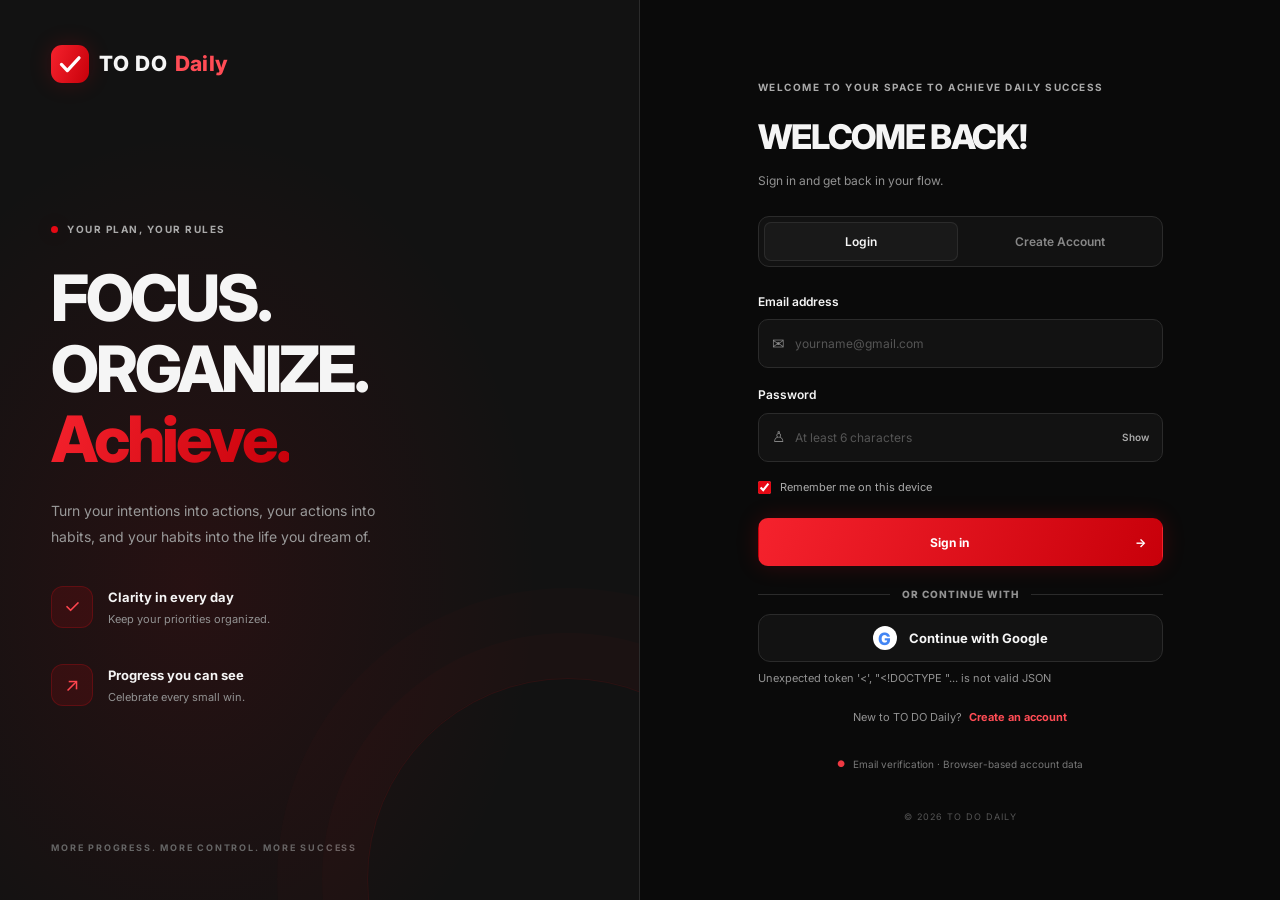
==== index.html @ 5b6dea38 "Add files via upload" ====
<!DOCTYPE html>
<html lang="en">
<head>
    <meta charset="UTF-8">
    <meta name="viewport" content="width=device-width, initial-scale=1, viewport-fit=cover">
    <meta name="theme-color" content="#0a0a0a">
    <script>
        try {
            const savedTheme = localStorage.getItem("todoDaily_lastTheme");
            if (["black-red", "white-blue", "black-purple", "pink-blue", "peach-coral", "mint-teal"].includes(savedTheme)) {
                document.documentElement.dataset.theme = savedTheme;
            }
        } catch {}
    </script>
    <title>TO DO Daily | Organize Your Day</title>
    <link rel="preconnect" href="https://fonts.googleapis.com">
    <link href="https://fonts.googleapis.com/css2?family=Inter:wght@400;500;600;700;800&display=swap" rel="stylesheet">
    <link rel="icon" href="data:image/svg+xml,%3Csvg xmlns=%22http://www.w3.org/2000/svg%22 viewBox=%220 0 40 40%22%3E%3Cdefs%3E%3ClinearGradient id=%22g%22 x2=%221%22 y2=%221%22%3E%3Cstop stop-color=%22%23e50914%22/%3E%3Cstop offset=%221%22 stop-color=%22%23b20710%22/%3E%3C/linearGradient%3E%3C/defs%3E%3Crect width=%2240%22 height=%2240%22 rx=%2210%22 fill=%22url(%23g)%22/%3E%3Cpath d=%22m10 20 7 7 14-15%22 fill=%22none%22 stroke=%22white%22 stroke-width=%223.5%22 stroke-linecap=%22round%22 stroke-linejoin=%22round%22/%3E%3C/svg%3E">
    <script>
        try {
            const savedTheme = localStorage.getItem("todoDaily_lastTheme");
            if (["black-red", "white-blue", "black-purple", "pink-blue", "peach-coral", "mint-teal"].includes(savedTheme)) {
                document.documentElement.dataset.theme = savedTheme;
            }
        } catch {}
    </script>
    <link rel="stylesheet" href="style.css">
    <script src="config.js" defer></script>
    <script src="https://accounts.google.com/gsi/client" async defer></script>
    <script src="auth.js" defer></script>
</head>
<body class="auth-page">
    <main class="auth-layout">
        <section class="brand-panel">
            <a class="brand" href="index.html">
                <span class="brand-mark" aria-hidden="true"><svg viewBox="0 0 40 40" role="img" focusable="false"><path d="M11 20.5 17.2 27 29.5 13.5" fill="none" stroke="white" stroke-width="3.4" stroke-linecap="round" stroke-linejoin="round"/></svg></span>
            <span class="brand-wordmark"><span class="brand-main">TO DO</span> <span class="accent">Daily</span></span>
            </a>

            <div class="brand-content">
                <span class="eyebrow"><span class="status-dot"></span> YOUR PLAN, YOUR RULES</span>
                <h1>FOCUS.<br>ORGANIZE.<br><span class="gradient-text">Achieve.</span></h1>
                <p class="mobile-hero-tagline">Organize. Focus. Achieve.</p>
                <p>Turn your intentions into actions, your actions into habits, and your habits into the life you dream of.</p>

                <div class="brand-feature">
                    <span class="feature-icon">✓</span>
                    <div><strong>Clarity in every day</strong><p>Keep your priorities organized.</p></div>
                </div>
                <div class="brand-feature">
                    <span class="feature-icon">↗</span>
                    <div><strong>Progress you can see</strong><p>Celebrate every small win.</p></div>
                </div>
                <div class="mobile-hero-actions">
                    <a class="btn btn-primary mobile-hero-cta" href="#authForm">Login / Sign up <span aria-hidden="true">→</span></a>
                    <a class="scroll-down-link" href="#authForm"><span class="scroll-down-arrow" aria-hidden="true">↓</span><span>Scroll down</span></a>
                </div>
            </div>

            <p class="brand-footer"> MORE PROGRESS. MORE CONTROL. MORE SUCCESS </p>
        </section>

        <section class="auth-side">
            <div class="auth-card">
                <a class="brand mobile-brand" href="index.html">
                    <span class="brand-mark" aria-hidden="true"><svg viewBox="0 0 40 40" role="img" focusable="false"><path d="M11 20.5 17.2 27 29.5 13.5" fill="none" stroke="white" stroke-width="3.4" stroke-linecap="round" stroke-linejoin="round"/></svg></span>
            <span class="brand-wordmark"><span class="brand-main">TO DO</span> <span class="accent">Daily</span></span>
                </a>

                <header class="auth-heading">
                    <span class="eyebrow">WELCOME TO YOUR SPACE TO ACHIEVE DAILY SUCCESS</span>
                    <h2 id="formTitle">WELCOME BACK!</h2>
                    <p id="formSubtitle">Sign in and get back in your flow.</p>
                </header>

                <div class="auth-tabs" role="tablist" aria-label="Account options">
                    <button class="auth-tab active" id="loginTab" type="button" role="tab" aria-selected="true">Login</button>
                    <button class="auth-tab" id="signupTab" type="button" role="tab" aria-selected="false">Create Account</button>
                </div>

                <form id="authForm" novalidate>
                    <div class="field-group">
                        <label for="email">Email address</label>
                        <div class="input-wrap">
                            <span class="input-icon">✉</span>
                            <input id="email" name="email" type="email" placeholder="yourname@gmail.com" autocomplete="off" autocapitalize="none" spellcheck="false" required>
                        </div>
                        <p class="field-error" id="emailError" aria-live="polite"></p>
                    </div>

                    <div class="field-group">
                        <label for="password">Password</label>
                        <div class="input-wrap">
                            <span class="input-icon">♙</span>
                            <input id="password" name="password" type="password" placeholder="At least 6 characters" autocomplete="current-password" minlength="6" required>
                            <button class="password-toggle" id="passwordToggle" type="button" aria-label="Show password">Show</button>
                        </div>
                        <p class="field-error" id="passwordError" aria-live="polite"></p>
                    </div>

                    <div class="field-group" id="confirmGroup" hidden>
                        <label for="confirmPassword">Confirm password</label>
                        <div class="input-wrap">
                            <span class="input-icon">♙</span>
                            <input id="confirmPassword" type="password" placeholder="Enter your password again" autocomplete="new-password">
                            <button class="password-toggle" id="confirmToggle" type="button">Show</button>
                        </div>
                        <p class="field-error" id="confirmError" aria-live="polite"></p>
                    </div>

                    <label class="remember-row" id="rememberRow">
                        <input id="rememberMe" type="checkbox" checked>
                        <span>Remember me on this device</span>
                    </label>

                    <p class="form-error" id="formError" role="alert"></p>

                    <button class="btn btn-primary auth-submit" id="submitBtn" type="submit">
                        <span id="submitText">Sign in</span><span>→</span>
                    </button>
                </form>

                <div class="auth-divider"><span>OR CONTINUE WITH</span></div>
                <button class="google-signin-btn" id="googleSignInBtn" type="button"><span class="google-g" aria-hidden="true">G</span><span>Continue with Google</span></button>
                <p class="google-note" id="googleSignInNote" role="status"></p>
                <p class="auth-switch" id="authSwitch">
                    New to TO DO Daily?
                    <button id="switchMode" type="button">Create an account</button>
                </p>

                <p class="security-note"><span>●</span> Email verification · Browser-based account data</p>
                <p class="page-copyright">© 2026 TO DO DAILY</p>
            </div>
        </section>
    </main>
</body>
</html>
---- style.css ----
/* TO DO Daily — shared design system */
:root {
    --bg: #0a0a0a;
    --surface: #121212;
    --surface-2: #191919;
    --red: #e50914;
    --red-light: #ff4c55;
    --white: #f5f5f5;
    --muted: #929292;
    --border: #2b2b2b;
    --radius: 15px;
}

* {
    box-sizing: border-box;
    margin: 0;
    padding: 0;
}

html { min-height: 100%; scroll-behavior: smooth; }

body {
    min-height: 100vh;
    background: var(--bg);
    color: var(--white);
    font-family: "Inter", Arial, sans-serif;
    font-size: 14px;
    line-height: 1.6;
}

button, input { font: inherit; }
button { color: inherit; }
button:disabled { cursor: not-allowed; opacity: .45; }
button:focus-visible, a:focus-visible, input:focus-visible {
    outline: 2px solid var(--red-light);
    outline-offset: 3px;
}
a { color: inherit; text-decoration: none; }
[hidden] { display: none !important; }
.accent { color: var(--red-light); }
.gradient-text {
    color: #ff3a45;
    background: linear-gradient(100deg, #ff626a, #e50914, #9e050d);
    background-clip: text;
    -webkit-background-clip: text;
    -webkit-text-fill-color: transparent;
}
.eyebrow {
    display: inline-flex;
    align-items: center;
    gap: 9px;
    color: #aaa;
    font-size: 10px;
    font-weight: 700;
    letter-spacing: 1.5px;
}
.status-dot {
    width: 7px;
    height: 7px;
    display: inline-block;
    border-radius: 50%;
    background: var(--red);
    box-shadow: 0 0 12px #e5091480;
}

/* Brand and buttons */
.brand {
    display: inline-flex;
    align-items: center;
    gap: 10px;
    font-size: 21px;
    font-weight: 800;
    letter-spacing: .15px;
    white-space: nowrap;
    text-decoration: none;
}
.brand-mark {
    width: 38px;
    height: 38px;
    display: grid;
    place-items: center;
    flex-shrink: 0;
    border-radius: 11px;
    background: linear-gradient(140deg, #e50914, #b20710);
    box-shadow: 0 5px 20px #e5091438, 0 0 22px #e5091415;
}
.brand-mark svg { display: block; width: 100%; height: 100%; }
.brand-wordmark { display: inline-flex; align-items: baseline; gap: 7px; }
.brand-main { color: #fff; letter-spacing: 1px; font-weight: 800; }
.brand .accent { color: #e50914; font-weight: 800; }
.btn {
    min-height: 44px;
    display: inline-flex;
    align-items: center;
    justify-content: center;
    gap: 10px;
    padding: 10px 16px;
    border: 1px solid transparent;
    border-radius: 10px;
    font-size: 12px;
    font-weight: 700;
    cursor: pointer;
    transition: transform .2s, box-shadow .2s, background .2s;
}
.btn-primary {
    background: linear-gradient(110deg, #f5222d, #c8000a);
    color: white;
    box-shadow: 0 5px 18px #e5091420;
}
.btn-primary:hover {
    transform: translateY(-2px);
    box-shadow: 0 8px 25px #e5091445;
}
.btn-outline {
    border-color: #383838;
    background: #141414;
    color: #ddd;
}
.btn-outline:hover { border-color: #a52a30; background: #211112; }
.text-button {
    border: none;
    background: transparent;
    color: var(--muted);
    font-size: 11px;
    cursor: pointer;
    transition: color .2s;
}
.text-button:hover { color: white; }

/* Login page */
.auth-page {
    background:
        radial-gradient(ellipse at 12% 20%, #4c050b28, transparent 45%),
        radial-gradient(ellipse at 85% 85%, #4a050b16, transparent 40%),
        var(--bg);
}
.auth-layout {
    min-height: 100vh;
    display: grid;
    grid-template-columns: 1fr 1fr;
}
.brand-panel {
    position: relative;
    min-height: 100vh;
    display: flex;
    flex-direction: column;
    padding: 45px 8%;
    overflow: hidden;
    border-right: 1px solid #ffffff0b;
    background: radial-gradient(ellipse at 30% 65%, #60050c25, transparent 55%), #0d0d0d;
}
.brand-panel::after {
    position: absolute;
    right: -130px;
    bottom: -180px;
    width: 400px;
    height: 400px;
    border: 1px solid #e509141c;
    border-radius: 50%;
    box-shadow: 0 0 0 45px #e5091406, 0 0 0 90px #e5091404;
    content: "";
    pointer-events: none;
}
.brand-content {
    position: relative;
    z-index: 1;
    max-width: 490px;
    margin: auto 0;
    padding: 55px 0;
}
.brand-content h1 {
    margin-top: 24px;
    font-size: clamp(43px, 5vw, 70px);
    font-weight: 800;
    line-height: 1.1;
    letter-spacing: -3px;
}
.brand-content > p {
    max-width: 365px;
    margin-top: 23px;
    color: #999;
    font-size: 14px;
    line-height: 1.9;
}
.brand-feature {
    display: flex;
    align-items: center;
    gap: 15px;
    margin-top: 35px;
}
.feature-icon {
    width: 42px;
    height: 42px;
    display: grid;
    place-items: center;
    border: 1px solid #e509143d;
    border-radius: 12px;
    background: #e509141f;
    color: #ff454e;
    font-size: 19px;
}
.brand-feature strong { font-size: 13px; }
.brand-feature p { margin-top: 3px; color: var(--muted); font-size: 11px; }
.brand-footer { color: #666; font-size: 9px; font-weight: 700; letter-spacing: 1.8px; }

.auth-side {
    display: flex;
    flex-direction: column;
    align-items: center;
    justify-content: center;
    padding: 40px 7%;
}
.auth-card { width: 100%; max-width: 405px; }
.mobile-brand { display: none; margin-bottom: 35px; }
.auth-heading { margin-bottom: 26px; }
.auth-heading h2 {
    margin-top: 12px;
    font-size: clamp(27px, 3vw, 34px);
    font-weight: 800;
    letter-spacing: -1.3px;
}
.auth-heading > p { margin-top: 7px; color: var(--muted); font-size: 12px; }
.auth-tabs {
    display: grid;
    grid-template-columns: 1fr 1fr;
    gap: 5px;
    margin-bottom: 25px;
    padding: 5px;
    border: 1px solid var(--border);
    border-radius: 11px;
    background: #111;
}
.auth-tab {
    min-height: 39px;
    border: none;
    border-radius: 7px;
    background: transparent;
    color: #888;
    font-size: 12px;
    font-weight: 600;
    cursor: pointer;
}
.auth-tab.active {
    background: #292020;
    color: white;
    box-shadow: inset 0 0 0 1px #4b2022;
}
.field-group { margin-bottom: 17px; }
.field-group > label, .gender-field legend {
    display: block;
    margin-bottom: 8px;
    color: #ddd;
    font-size: 12px;
    font-weight: 600;
}
.input-wrap {
    display: flex;
    align-items: center;
    gap: 10px;
    min-height: 49px;
    padding: 0 13px;
    border: 1px solid #303030;
    border-radius: 10px;
    background: #111;
    transition: border-color .2s, box-shadow .2s, background .2s;
}
.input-wrap:focus-within {
    border-color: #e50914a8;
    background: #151010;
    box-shadow: 0 0 0 3px #e5091410, 0 0 20px #e5091408;
}
.input-icon { flex-shrink: 0; color: #888; font-size: 15px; }
.input-wrap input {
    width: 100%;
    min-width: 0;
    height: 46px;
    border: none;
    outline: none;
    background: transparent;
    color: white;
    font-size: 12px;
}
.input-wrap input::placeholder { color: #555; }
.input-wrap input:focus-visible { outline: none; }
.input-wrap input[type="date"] { color-scheme: dark; }
.password-toggle {
    flex-shrink: 0;
    border: none;
    background: transparent;
    color: #aaa;
    font-size: 10px;
    font-weight: 600;
    cursor: pointer;
}
.password-toggle:hover { color: white; }
.field-error, .form-error {
    margin-top: 5px;
    color: #ff626a;
    font-size: 11px;
    line-height: 1.5;
}
.field-error:empty, .form-error:empty { display: none; }
.auth-submit { width: 100%; min-height: 48px; margin-top: 7px; }
.auth-submit span:first-child { flex: 1; }
.auth-switch {
    margin-top: 22px;
    color: var(--muted);
    text-align: center;
    font-size: 11px;
}
.auth-switch button {
    margin-left: 4px;
    border: none;
    background: transparent;
    color: #ff4c55;
    font-size: inherit;
    font-weight: 700;
    cursor: pointer;
}
.auth-switch a { font-weight: 700; }
.remember-row {
    display: flex;
    align-items: center;
    gap: 9px;
    margin: 5px 0 15px;
    color: #aaa;
    font-size: 11px;
    cursor: pointer;
}
.remember-row input, .gender-option input { accent-color: var(--red); }
.security-note {
    display: flex;
    align-items: center;
    justify-content: center;
    gap: 8px;
    margin-top: 30px;
    color: #777;
    font-size: 10px;
    text-align: center;
}
.security-note > span { color: #ef3942; font-size: 9px; }
.page-copyright { margin-top: 38px; color: #555; text-align: center; font-size: 9px; letter-spacing: 1px; }

/* Verification and profile setup */
.setup-page {
    display: grid;
    place-items: center;
    padding: 24px;
    background: radial-gradient(ellipse at 50% 15%, #51060b2b, transparent 45%), var(--bg);
}
.setup-card {
    width: 100%;
    max-width: 445px;
    padding: 35px;
    border: 1px solid #292020;
    border-radius: 20px;
    background: linear-gradient(145deg, #151515, #101010);
    box-shadow: 0 20px 70px #0008, 0 0 55px #e5091408;
    animation: enter .4s ease both;
}
.setup-brand { margin-bottom: 32px; }
.profile-card .setup-brand { display: flex; justify-content: center; width: 100%; margin: 0 auto 28px; }
.profile-card > .eyebrow, .profile-card > h1, .profile-card > .setup-description { display: block; width: 100%; text-align: center; }
.profile-card > .eyebrow { justify-content: center; }
.profile-card > h1 { margin-left: auto; margin-right: auto; font-size: clamp(23px, 5vw, 30px); line-height: 1.3; letter-spacing: -.7px; }
.profile-card > .setup-description { margin-top: 10px; line-height: 1.7; }
.setup-avatar {
    width: 58px;
    height: 58px;
    display: grid;
    place-items: center;
    margin-bottom: 22px;
    border: 1px solid #e509144a;
    border-radius: 17px;
    background: #e509141f;
    color: #ff5059;
    font-size: 25px;
    font-weight: 800;
}
.setup-card h1 { margin-top: 12px; font-size: 30px; line-height: 1.3; letter-spacing: -1px; }
.setup-description { margin: 12px 0 25px; color: var(--muted); font-size: 12px; line-height: 1.9; overflow-wrap: anywhere; }
.setup-description strong { overflow-wrap: anywhere; }
.setup-card .auth-submit { margin-top: 12px; }
.setup-logout { display: block; margin: 22px auto 0; }
.field-hint { margin-top: 7px; color: #777; font-size: 10px; }
 .dob-selects { display: grid; grid-template-columns: .85fr 1.5fr 1fr; gap: 8px; }
.dob-selects select {
    width: 100%; min-width: 0; height: 48px; padding: 0 9px;
    border: 1px solid #303030; border-radius: 10px; outline: none;
    background: #111; color: #eee; font: inherit; font-size: 12px;
}
.dob-selects select:focus { border-color: #e50914a8; box-shadow: 0 0 0 3px #e5091410; }
.add-task-wrap { margin-top: 18px; transition: margin .28s ease; }
.add-task-wrap:has(+ .progress-section) { margin-top: 0; margin-bottom: 20px; }
.gender-field { min-width: 0; margin: 0 0 16px; border: none; }
.gender-options { display: grid; grid-template-columns: 1fr 1fr; gap: 8px; }
.gender-option { position: relative; cursor: pointer; }
.gender-option input {
    position: absolute;
    width: 1px;
    height: 1px;
    opacity: 0;
}
.gender-option span {
    min-height: 42px;
    display: flex;
    align-items: center;
    padding: 10px;
    border: 1px solid #303030;
    border-radius: 9px;
    background: #111;
    color: #aaa;
    font-size: 11px;
    transition: border-color .2s, background .2s, color .2s;
}
.gender-option input:checked + span {
    border-color: #c51c25;
    background: #321215;
    color: white;
}
.gender-option input:focus-visible + span { outline: 2px solid var(--red-light); outline-offset: 2px; }

/* OTP verification */
.otp-inputs {
    display: grid;
    grid-template-columns: repeat(6, minmax(0, 1fr));
    gap: 8px;
    margin: 24px 0 12px;
}
.otp-input {
    width: 100%;
    min-width: 0;
    height: 53px;
    border: 1px solid #343434;
    border-radius: 10px;
    outline: none;
    background: #0d0d0d;
    color: white;
    font-size: 22px;
    font-weight: 700;
    text-align: center;
    transition: border-color .2s, box-shadow .2s;
}
.otp-input:focus { border-color: var(--red); box-shadow: 0 0 0 3px #e5091417; }
.resend-row { display: flex; flex-wrap: wrap; justify-content: center; gap: 8px; margin-top: 22px; color: #888; font-size: 11px; }

/* Dashboard navbar */
.dashboard-page {
    background: radial-gradient(ellipse at 50% 0%, #41040818, transparent 40%), var(--bg);
}
.navbar {
    position: sticky;
    top: 0;
    z-index: 5;
    min-height: 72px;
    display: flex;
    align-items: center;
    justify-content: space-between;
    gap: 14px;
    padding: 12px max(5%, calc((100% - 1100px) / 2));
    border-bottom: 1px solid #ffffff0d;
    background: #0a0a0aef;
    backdrop-filter: blur(18px);
}
.nav-user { display: flex; align-items: center; gap: 10px; }
.avatar {
    width: 36px;
    height: 36px;
    display: grid;
    flex-shrink: 0;
    place-items: center;
    border: 1px solid #e5091455;
    border-radius: 50%;
    background: linear-gradient(135deg, #4b1014, #1b0b0c);
    color: #ff747b;
    font-size: 13px;
    font-weight: 800;
}
.nav-username { max-width: 130px; overflow: hidden; color: #ddd; font-size: 11px; font-weight: 600; text-overflow: ellipsis; white-space: nowrap; }
.logout-btn { min-height: 36px; padding: 7px 11px; font-size: 10px; }

/* Dashboard and stats */
.dashboard-main { width: min(100% - 40px, 900px); margin: 0 auto; padding: 45px 0 30px; }
.welcome-section { margin-bottom: 27px; }
.welcome-section h1 { margin-top: 11px; font-size: clamp(28px, 5vw, 41px); font-weight: 800; letter-spacing: -1.5px; line-height: 1.3; overflow-wrap: anywhere; }
.welcome-section > p { margin-top: 8px; color: var(--muted); font-size: 12px; }
.stats-grid { display: grid; grid-template-columns: repeat(3, minmax(0, 1fr)); gap: 13px; margin-bottom: 22px; }
.stat-card {
    min-width: 0;
    padding: 18px;
    border: 1px solid var(--border);
    border-radius: 14px;
    background: linear-gradient(140deg, #171717, #111);
    transition: transform .2s, border-color .2s;
}
.stat-card:hover { transform: translateY(-3px); border-color: #552025; }
.stat-icon { width: 31px; height: 31px; display: grid; place-items: center; margin-bottom: 13px; border: 1px solid #e509142c; border-radius: 9px; background: #e5091410; color: #ff5059; font-size: 16px; }
.stat-label { color: #999; font-size: 9px; font-weight: 700; letter-spacing: 1px; }
.stat-value { margin-top: 5px; font-size: 29px; font-weight: 800; letter-spacing: -1px; line-height: 1.4; }
.stat-percent { margin-left: 2px; color: #ff525b; font-size: 15px; }
.stat-caption { margin-top: 4px; color: #777; font-size: 10px; }

/* Task panel */
.task-panel { padding: 27px; border: 1px solid #292929; border-radius: 18px; background: linear-gradient(150deg, #141414, #101010); box-shadow: 0 18px 50px #0003; }
.panel-heading { display: flex; align-items: center; justify-content: space-between; gap: 12px; margin-bottom: 22px; }
.panel-heading h2 { margin-top: 4px; font-size: 24px; font-weight: 800; letter-spacing: -.8px; }
.task-count-badge { flex-shrink: 0; padding: 7px 10px; border: 1px solid #e5091429; border-radius: 8px; background: #e509140d; color: #ff646b; font-size: 10px; font-weight: 700; }
.add-task-form { display: flex; align-items: center; gap: 10px; min-height: 55px; padding: 5px 6px 5px 14px; border: 1px solid #303030; border-radius: 11px; background: #0c0c0c; transition: border-color .2s, box-shadow .2s; }
.add-task-form:focus-within { border-color: #b32b32; box-shadow: 0 0 0 3px #e509140d; }
.add-input-icon { color: #ff444d; font-size: 20px; }
.add-task-form input { flex: 1; width: 100%; min-width: 0; height: 42px; border: none; outline: none; background: transparent; color: white; font-size: 12px; }
.add-task-form input::placeholder { color: #626262; }
.add-task-form input:focus-visible { outline: none; }
.add-task-btn { min-height: 40px; padding: 8px 13px; font-size: 10px; }

/* Progress */
.progress-section { margin-top: 26px; }
.progress-label { display: flex; justify-content: space-between; gap: 10px; margin-bottom: 10px; color: #999; font-size: 9px; font-weight: 700; letter-spacing: .8px; }
#progressLabel { color: #ff5a62; letter-spacing: 0; }
.progress-track { height: 6px; overflow: hidden; border-radius: 20px; background: #292929; }
.progress-fill { width: 0; height: 100%; border-radius: inherit; background: linear-gradient(90deg, #9f0710, #ff2632); box-shadow: 0 0 12px #e5091455; transition: width .45s ease; }

/* Filters */
.task-toolbar { display: flex; align-items: center; justify-content: space-between; gap: 12px; margin: 25px 0 15px; padding-bottom: 15px; border-bottom: 1px solid #272727; }
.filter-tabs { display: flex; flex-wrap: wrap; gap: 4px; }
.filter-btn { display: inline-flex; align-items: center; gap: 6px; padding: 8px 10px; border: 1px solid transparent; border-radius: 8px; background: transparent; color: #888; font-size: 10px; font-weight: 600; cursor: pointer; }
.filter-btn span { min-width: 17px; padding: 1px 4px; border-radius: 5px; background: #272727; color: #aaa; font-size: 9px; text-align: center; }
.filter-btn:hover { color: white; }
.filter-btn.active { border-color: #632126; background: #341316; color: #ff646b; }
.filter-btn.active span { background: #57151a; color: #ff8389; }
.clear-btn { flex-shrink: 0; font-size: 10px; }

/* Task rows */
.task-list { display: flex; flex-direction: column; gap: 9px; list-style: none; }
.task-item { display: flex; align-items: center; gap: 12px; min-width: 0; padding: 13px 12px; border: 1px solid #292929; border-radius: 11px; background: #141414; animation: task-enter .25s ease both; transition: border-color .2s, background .2s, opacity .22s, transform .22s; }
.task-item:hover { border-color: #4b2527; background: #191515; }
.task-item.removing { opacity: 0; transform: translateX(18px); }
.task-check { width: 23px; height: 23px; flex-shrink: 0; display: grid; place-items: center; border: 1.5px solid #666; border-radius: 50%; background: #101010; color: white; font-size: 12px; cursor: pointer; transition: border-color .2s, background .2s, transform .2s; }
.task-check:hover { transform: scale(1.08); border-color: #ff4c55; }
.task-item.completed .task-check { border-color: var(--red); background: var(--red); }
.task-text { flex: 1; min-width: 0; overflow-wrap: anywhere; color: #e5e5e5; font-size: 12px; line-height: 1.7; cursor: pointer; transition: color .2s; }
.task-item.completed .task-text { color: #6f6f6f; text-decoration: line-through; text-decoration-color: #777; }
.delete-task { width: 31px; height: 31px; flex-shrink: 0; display: grid; place-items: center; border: 1px solid transparent; border-radius: 8px; background: transparent; color: #777; font-size: 14px; cursor: pointer; transition: color .2s, background .2s, border-color .2s; }
.delete-task:hover { border-color: #702126; background: #3a1013; color: #ff5a62; }
.empty-state { padding: 35px 15px; text-align: center; }
.empty-icon { width: 47px; height: 47px; display: grid; place-items: center; margin: 0 auto 14px; border: 1px solid #6d1b20; border-radius: 15px; background: #e509140c; color: #ff525a; font-size: 21px; }
.empty-state h3 { font-size: 15px; font-weight: 700; }
.empty-state p { max-width: 300px; margin: 7px auto 0; color: #858585; font-size: 11px; line-height: 1.8; }
.list-footer { display: flex; align-items: center; justify-content: space-between; gap: 10px; margin-top: 16px; padding-top: 16px; border-top: 1px solid #262626; color: #777; font-size: 9px; }
.list-footer > span:first-child { display: inline-flex; align-items: center; gap: 7px; font-size: 8px; font-weight: 700; letter-spacing: .8px; }
.dashboard-motto { margin-top: 25px; color: #515151; text-align: center; font-size: 9px; font-weight: 600; letter-spacing: 1.4px; }

/* Praise toast */
.toast { position: fixed; right: 24px; bottom: 24px; z-index: 20; max-width: min(390px, calc(100% - 32px)); display: flex; align-items: center; gap: 12px; padding: 15px 19px; border: 1px solid #6d2429; border-radius: 13px; background: #191111; box-shadow: 0 12px 40px #0009, 0 0 25px #e5091410; color: #f5f5f5; font-size: 12px; font-weight: 600; opacity: 0; pointer-events: none; transform: translateY(20px); transition: opacity .28s ease, transform .28s ease; }
.toast.show { opacity: 1; pointer-events: auto; transform: translateY(0); }
.toast-icon { width: 30px; height: 30px; flex-shrink: 0; display: grid; place-items: center; border-radius: 9px; background: #e5091420; color: #ff626a; font-size: 16px; }

/* Animations */
@keyframes enter { from { opacity: 0; transform: translateY(10px); } to { opacity: 1; transform: translateY(0); } }
@keyframes task-enter { from { opacity: 0; transform: translateY(8px); } to { opacity: 1; transform: translateY(0); } }

/* Responsive layout */
@media (max-width: 850px) {
    .brand-panel { padding: 35px 6%; }
    .auth-side { padding: 30px 5%; }
    .brand-content h1 { font-size: clamp(39px, 6vw, 55px); letter-spacing: -2px; }
    .task-panel { padding: 22px; }
}
@media (max-width: 680px) {
    .auth-layout { grid-template-columns: 1fr; }
    .brand-panel { display: none; }
    .auth-side { min-height: 100vh; padding: 26px 21px; }
    .auth-card { max-width: 420px; margin: auto; }
    .mobile-brand { display: inline-flex; }
    .page-copyright { margin-top: 30px; }
    .setup-card { padding: 27px 22px; }
    .navbar { min-height: 65px; padding: 10px 14px; }
    .brand { gap: 8px; font-size: 18px; }
    .brand-mark { width: 32px; height: 32px; font-size: 19px; }
    .nav-user { gap: 7px; }
    .nav-username { max-width: 85px; font-size: 10px; }
    .logout-btn { min-height: 33px; padding: 6px 8px; font-size: 9px; }
    .dashboard-main { width: calc(100% - 28px); padding-top: 30px; }
    .stats-grid { gap: 8px; }
    .stat-card { padding: 12px 10px; }
    .stat-value { font-size: 23px; }
    .stat-label { font-size: 8px; letter-spacing: .5px; }
    .stat-caption { font-size: 9px; }
    .task-panel { padding: 17px 13px; border-radius: 14px; }
    .panel-heading h2 { font-size: 21px; }
    .task-count-badge { padding: 6px 7px; font-size: 9px; }
    .add-task-form { gap: 7px; padding-left: 9px; }
    .add-task-form input { font-size: 11px; }
    .add-task-btn { gap: 4px; padding: 8px; font-size: 9px; }
    .task-toolbar { align-items: flex-start; }
    .filter-tabs { gap: 2px; }
    .filter-btn { gap: 4px; padding: 8px 6px; font-size: 9px; }
    .clear-btn { padding-top: 9px; font-size: 9px; }
    .list-footer { align-items: flex-start; flex-direction: column; }
    .toast { right: 16px; bottom: 16px; }
}
@media (max-width: 380px) {
    .setup-card { padding: 23px 17px; }
    .setup-card h1 { font-size: 26px; }
    .nav-username { display: none; }
    .stat-card { padding: 10px 7px; }
    .stat-value { font-size: 20px; }
    .filter-btn { padding: 7px 5px; }
    .otp-inputs { gap: 5px; }
    .otp-input { height: 46px; font-size: 19px; }
}
@media (prefers-reduced-motion: reduce) {
    *, *::before, *::after {
        scroll-behavior: auto !important;
        animation-duration: .01ms !important;
        animation-iteration-count: 1 !important;
        transition-duration: .01ms !important;
    }
}


/* Profile panel, charts, theme swatches, confirmation dialogs */
:root {
    --accent: #e50914;
    --accent-strong: #b20710;
    --accent-soft: #ff4c55;
    --accent-gradient: linear-gradient(110deg, #f5222d, #c8000a);
    --glow: 0 0 22px #e5091430;
    --shadow: 0 18px 55px #0008;
    --success-blue: #339dff;
    --danger-red: #ff4653;
    --card-shadow: 0 12px 36px #0003;
}
:root[data-theme="black-red"] {
    color-scheme: dark;
    --bg: #0a0a0a; --surface: #121212; --surface-2: #191919;
    --white: #f5f5f5; --muted: #929292; --border: #2b2b2b; --greeting-text: #f5f5f5;
    --red: #e50914; --red-light: #ff4c55; --accent: #e50914;
    --accent-strong: #b20710; --accent-soft: #ff4c55;
    --accent-gradient: linear-gradient(110deg, #f5222d, #c8000a);
    --glow: 0 0 22px #e5091430; --shadow: 0 18px 55px #0008;
}
:root[data-theme="white-blue"] {
    color-scheme: light;
    --bg: #f4f7fc; --surface: #ffffff; --surface-2: #edf2f9;
    --white: #172033; --muted: #637087; --border: #d6dfec; --greeting-text: #172033;
    --red: #2563eb; --red-light: #3b82f6; --accent: #2563eb;
    --accent-strong: #1d4ed8; --accent-soft: #60a5fa;
    --accent-gradient: linear-gradient(110deg, #3b82f6, #1d4ed8);
    --glow: 0 7px 24px #1d4ed81a; --shadow: 0 18px 55px #1d35571c;
    --card-shadow: 0 12px 34px #1d355714;
}
:root[data-theme="black-purple"] {
    color-scheme: dark;
    --bg: #0b0910; --surface: #15111d; --surface-2: #20182a;
    --white: #f7f2ff; --muted: #a49ab4; --border: #382943; --greeting-text: #f7f2ff;
    --red: #a855f7; --red-light: #c084fc; --accent: #a855f7;
    --accent-strong: #7e22ce; --accent-soft: #c084fc;
    --accent-gradient: linear-gradient(110deg, #c084fc, #7e22ce);
    --glow: 0 0 22px #a855f730; --shadow: 0 18px 55px #0009;
}
 :root[data-theme="pink-blue"] {
    color-scheme: light;
    --bg: #ffd6ec; --surface: #ffffff; --surface-2: #fff0f8;
    --white: #17243b; --muted: #4d5d77; --border: #ee9fcb; --greeting-text: #172033;
    --red: #1e90ff; --red-light: #0878e8; --accent: #1e90ff;
    --accent-strong: #0869ce; --accent-soft: #0869ce;
    --accent-gradient: linear-gradient(110deg, #42adff, #0878e8);
    --glow: 0 6px 20px #1e90ff20; --shadow: 0 18px 55px #77345b1a; --card-shadow: 0 12px 34px #77345b14;
}
:root[data-theme="peach-coral"] {
    color-scheme: light;
    --bg: #fff2e8; --surface: #fffaf5; --surface-2: #ffeadf;
    --white: #4a2d2b; --muted: #856763; --border: #f1c9bb; --greeting-text: #3b2422;
    --red: #f0645a; --red-light: #d94841; --accent: #f0645a;
    --accent-strong: #d94841; --accent-soft: #d94841;
    --accent-gradient: linear-gradient(110deg, #fb8b7f, #e85d55);
    --glow: 0 6px 20px #f0645a18; --shadow: 0 18px 55px #77483a1a; --card-shadow: 0 12px 34px #77483a14;
}
:root[data-theme="mint-teal"] {
    color-scheme: light;
    --bg: #d8f8e8; --surface: #ffffff; --surface-2: #effcf5;
    --white: #173a35; --muted: #52736c; --border: #a6d9c7; --greeting-text: #173a35;
    --red: #0f9f8f; --red-light: #087f72; --accent: #0f9f8f;
    --accent-strong: #087f72; --accent-soft: #087f72;
    --accent-gradient: linear-gradient(110deg, #35c9b1, #087f72);
    --glow: 0 6px 20px #0f9f8f18; --shadow: 0 18px 55px #1d5d4a1a; --card-shadow: 0 12px 34px #1d5d4a14;
}
html, body, .navbar, .task-panel, .stat-card, .task-item, .add-task-form,
.profile-panel, .profile-box, .chart-card, .confirm-modal, .toast, input, button {
    transition-property: background-color, color, border-color, box-shadow;
    transition-duration: .22s;
    transition-timing-function: ease;
}
body { background-color: var(--bg); color: var(--white); }
.brand-mark { background: var(--accent-gradient); box-shadow: var(--glow); }
.brand .accent, .accent, .brand .accent { color: var(--accent-soft); }
.brand-main { color: var(--white); }
.btn-primary { background: var(--accent-gradient); box-shadow: var(--glow); }
.btn-outline { border-color: var(--border); background: var(--surface); color: var(--white); }
.btn-outline:hover { border-color: var(--accent); background: var(--surface-2); }
button:focus-visible, a:focus-visible, input:focus-visible { outline-color: var(--accent-soft); }
.status-dot { background: var(--accent); box-shadow: var(--glow); }
.gradient-text { background-image: var(--accent-gradient); }
.navbar { background: var(--surface); border-color: var(--border); }
.task-panel, .stat-card { background: var(--surface); border-color: var(--border); box-shadow: var(--card-shadow); }
.task-item { background: var(--surface); border-color: var(--border); }
.task-item:hover { border-color: var(--accent); background: var(--surface-2); }
.task-text { color: var(--white); }
.task-item.completed .task-text { color: var(--muted); }
.task-check { background: var(--bg); border-color: var(--muted); }
.task-item.completed .task-check { border-color: var(--accent); background: var(--accent); }
.add-task-form { background: var(--surface-2); border-color: var(--border); }
.add-task-form input { color: var(--white); }
.input-wrap, .auth-tabs { background: var(--surface); border-color: var(--border); }
.input-wrap input { color: var(--white); }
.filter-btn { color: var(--muted); }
.filter-btn span { background: var(--surface-2); color: var(--muted); }
.filter-btn.active { border-color: var(--accent); background: color-mix(in srgb, var(--accent) 14%, var(--surface)); color: var(--accent-soft); }
.filter-btn.active span { background: color-mix(in srgb, var(--accent) 24%, var(--surface)); color: var(--accent-soft); }
.progress-track { background: var(--surface-2); }
.progress-fill { background: var(--accent-gradient); box-shadow: var(--glow); }
#progressLabel { color: var(--accent-soft); }
.empty-icon { border-color: var(--border); background: color-mix(in srgb, var(--accent) 10%, var(--surface)); color: var(--accent-soft); }
.delete-task:hover { border-color: var(--accent); background: color-mix(in srgb, var(--accent) 14%, var(--surface)); color: var(--accent-soft); }
.toast { background: var(--surface); border-color: var(--border); color: var(--white); box-shadow: var(--shadow), var(--glow); }
.toast-icon { background: color-mix(in srgb, var(--accent) 17%, var(--surface)); color: var(--accent-soft); }
.auth-page { background: radial-gradient(ellipse at 12% 20%, color-mix(in srgb, var(--accent) 12%, transparent), transparent 45%), var(--bg); }
.brand-panel { background: radial-gradient(ellipse at 30% 65%, color-mix(in srgb, var(--accent) 10%, transparent), transparent 55%), var(--surface); border-color: var(--border); }
.brand-panel::after { border-color: color-mix(in srgb, var(--accent) 12%, transparent); }
.auth-tab.active { background: var(--surface-2); color: var(--white); box-shadow: inset 0 0 0 1px var(--border); }
.field-group > label, .gender-field legend { color: var(--white); }
.auth-switch button { color: var(--accent-soft); }
.profile-panel {
    position: fixed; z-index: 40; top: 78px; right: 18px;
    width: min(440px, calc(100vw - 32px)); max-height: calc(100vh - 96px);
    overflow: auto; padding: 18px; border: 1px solid var(--border); border-radius: 20px;
    background: var(--bg); color: var(--white); box-shadow: var(--shadow), var(--glow);
    opacity: 0; transform: translateY(-10px) scale(.985); pointer-events: none;
    transition: opacity .22s ease, transform .22s ease;
}
.profile-panel.open { opacity: 1; transform: translateY(0) scale(1); pointer-events: auto; }
.profile-panel-header { display: flex; align-items: flex-start; justify-content: space-between; gap: 12px; padding: 2px 2px 14px; }
.profile-panel-header h2 { margin-top: 3px; font-size: 19px; letter-spacing: -.4px; }
.icon-button { width: 34px; height: 34px; border: 1px solid var(--border); border-radius: 10px; background: var(--surface); color: var(--white); font-size: 22px; cursor: pointer; line-height: 1; }
.profile-box { margin-top: 11px; padding: 15px; border: 1px solid var(--border); border-radius: 15px; background: var(--surface); }
.profile-box h3 { margin-bottom: 11px; font-size: 13px; font-weight: 800; }
.profile-identity { display: flex; align-items: center; gap: 11px; margin-bottom: 8px; }
.profile-large-avatar { width: 44px; height: 44px; display: grid; place-items: center; flex-shrink: 0; border-radius: 50%; background: var(--accent-gradient); color: #fff; font-size: 18px; font-weight: 800; box-shadow: var(--glow); }
.profile-identity-text { min-width: 0; display: flex; flex-direction: column; gap: 1px; }
.profile-identity-text strong { overflow-wrap: anywhere; font-size: 16px; line-height: 1.3; }
.profile-identity-text small { overflow-wrap: anywhere; color: var(--muted); font-size: 10px; }
.inline-link { margin: 1px 0 10px; padding: 0; border: 0; background: transparent; color: var(--accent-soft); font-size: 11px; font-weight: 700; cursor: pointer; text-decoration: underline; text-underline-offset: 3px; }
.name-edit-form label { display: block; margin-bottom: 5px; color: var(--muted); font-size: 11px; }
.name-edit-form input { width: 100%; min-height: 40px; padding: 9px 11px; border: 1px solid var(--border); border-radius: 9px; outline: none; background: var(--bg); color: var(--white); }
.name-edit-form input:focus { border-color: var(--accent); box-shadow: 0 0 0 3px color-mix(in srgb, var(--accent) 15%, transparent); }
.inline-actions { display: flex; gap: 8px; margin: 8px 0 12px; }
.btn-small { min-height: 34px; padding: 7px 12px; font-size: 10px; }
.danger-button { width: 100%; margin-top: 8px; padding: 9px 12px; border: 1px solid #d93442; border-radius: 9px; background: #b91c2b18; color: #ff5965; font-size: 11px; font-weight: 800; cursor: pointer; }
.danger-button:hover { background: #b91c2b2b; }
.panel-subtitle { margin: -5px 0 12px; color: var(--muted); font-size: 10px; }
.weekly-empty { padding: 17px 12px; border: 1px dashed var(--border); border-radius: 11px; color: var(--muted); font-size: 11px; line-height: 1.7; text-align: center; }
.weekly-charts { display: grid; gap: 11px; }
.chart-card { padding: 12px; border: 1px solid var(--border); border-radius: 12px; background: var(--surface-2); }
.chart-card h4, .week-comparison h4 { margin-bottom: 10px; font-size: 10px; font-weight: 800; }
.weekly-bar-chart { display: grid; grid-template-columns: repeat(7, minmax(0, 1fr)); gap: 7px; height: 118px; align-items: end; }
.bar-column { min-width: 0; height: 100%; display: grid; grid-template-rows: 17px 1fr 17px; gap: 3px; justify-items: center; align-items: end; }
.bar-count { color: var(--white); font-size: 9px; font-weight: 800; }
.bar-track { width: min(22px, 100%); height: 100%; display: flex; align-items: end; overflow: hidden; border-radius: 6px 6px 3px 3px; background: color-mix(in srgb, var(--accent) 10%, var(--bg)); }
.bar-value { width: 100%; min-height: 2px; border-radius: 6px 6px 2px 2px; background: color-mix(in srgb, var(--accent) 48%, var(--surface)); transition: height .5s ease; }
.bar-value.is-today { background: var(--accent-gradient); box-shadow: var(--glow); }
.bar-day { color: var(--muted); font-size: 9px; }
.donut-layout { display: grid; grid-template-columns: minmax(100px, 1fr) minmax(85px, 1fr); align-items: center; gap: 10px; }
.weekly-donut-chart { width: 100%; max-width: 145px; margin: auto; animation: chart-appear .6s ease both; }
.weekly-donut-chart svg { display: block; width: 100%; overflow: visible; }
.donut-center-value { fill: var(--white); font-size: 14px; font-weight: 800; }
.donut-center-label { fill: var(--muted); font-size: 6px; }
.donut-legend { display: grid; gap: 5px; }
.legend-item { display: grid; grid-template-columns: 8px 1fr auto; gap: 6px; align-items: center; color: var(--muted); font-size: 9px; }
.legend-item strong { color: var(--white); font-size: 9px; }
.legend-dot { width: 7px; height: 7px; border-radius: 50%; }
.weekly-stats { display: grid; grid-template-columns: 1fr 1fr; gap: 10px; padding: 4px 2px 0; }
.weekly-stats > div { display: flex; flex-direction: column; gap: 3px; }
.weekly-stats span { color: var(--muted); font-size: 9px; }
.weekly-stats strong { font-size: 17px; }
.weekly-percent-row { grid-column: 1 / -1; flex-direction: row !important; justify-content: space-between; align-items: center; }
.weekly-stats .progress-track { grid-column: 1 / -1; height: 6px; }
.week-comparison { margin-top: 14px; padding-top: 13px; border-top: 1px solid var(--border); }
.comparison-badge { display: inline-flex; margin: 0 0 7px; padding: 5px 8px; border-radius: 7px; font-size: 9px; font-weight: 800; }
.comparison-badge.up { color: #339dff; background: #339dff18; border: 1px solid #339dff55; }
.comparison-badge.down { color: #ff4653; background: #ff465318; border: 1px solid #ff465355; }
.comparison-badge.neutral { color: var(--muted); background: var(--surface-2); border: 1px solid var(--border); }
.week-line-chart svg { display: block; width: 100%; overflow: visible; animation: chart-appear .6s ease both; }
.chart-gridline { stroke: var(--border); stroke-width: 1; stroke-dasharray: 3 4; }
.line-point-value { fill: var(--white); font-size: 9px; font-weight: 800; }
.line-point-label { fill: var(--muted); font-size: 8px; }
.comparison-note { margin-top: 11px; color: var(--muted); font-size: 10px; }
.theme-swatches { display: grid; grid-template-columns: repeat(2, minmax(0, 1fr)); gap: 8px; }
.theme-swatch { position: relative; display: flex; align-items: center; gap: 8px; min-width: 0; padding: 8px; border: 1px solid var(--border); border-radius: 10px; background: var(--surface-2); color: var(--white); text-align: left; font-size: 9px; font-weight: 700; cursor: pointer; }
.theme-swatch.selected { border-color: var(--accent); box-shadow: inset 0 0 0 1px var(--accent), var(--glow); }
.theme-swatch.selected::after { content: "✓"; position: absolute; right: 6px; top: 4px; color: var(--accent-soft); font-size: 11px; }
.swatch-colors { width: 22px; height: 22px; flex-shrink: 0; border: 1px solid #ffffff40; border-radius: 50%; }
.swatch-red { background: linear-gradient(135deg, #111, #111 50%, #e50914 50%); }
.swatch-blue { background: linear-gradient(135deg, #fff, #fff 50%, #2563eb 50%); border-color: #b8c7df; }
.swatch-purple { background: linear-gradient(135deg, #111, #111 50%, #a855f7 50%); }
.swatch-green { background: linear-gradient(135deg, #111, #111 50%, #16a34a 50%); }
.swatch-orange { background: linear-gradient(135deg, #111, #111 50%, #f97316 50%); }
.profile-logout-btn { width: 100%; }
.profile-trigger { cursor: pointer; border: 1px solid color-mix(in srgb, var(--accent) 40%, var(--border)); background: var(--accent-gradient); color: white; box-shadow: var(--glow); transition: transform .2s, box-shadow .2s; }
.profile-trigger:hover, .profile-trigger:focus-visible { transform: translateY(-1px); box-shadow: 0 0 0 3px color-mix(in srgb, var(--accent) 18%, transparent), var(--glow); }
.profile-backdrop { position: fixed; z-index: 39; inset: 0; background: transparent; }
.modal-overlay { position: fixed; z-index: 100; inset: 0; display: grid; place-items: center; padding: 20px; background: #0009; backdrop-filter: blur(5px); animation: enter .16s ease both; }
.confirm-modal { width: min(430px, 100%); padding: 25px; border: 1px solid var(--border); border-radius: 18px; background: var(--surface); color: var(--white); box-shadow: var(--shadow), var(--glow); outline: none; }
.modal-symbol { width: 40px; height: 40px; display: grid; place-items: center; margin-bottom: 13px; border: 1px solid var(--accent); border-radius: 13px; background: color-mix(in srgb, var(--accent) 12%, var(--surface)); color: var(--accent-soft); font-size: 19px; font-weight: 800; }
.confirm-modal h2 { font-size: 20px; line-height: 1.3; }
.confirm-modal > p:not(.field-error) { margin-top: 10px; color: var(--muted); font-size: 12px; line-height: 1.8; }
.modal-actions { display: flex; justify-content: flex-end; flex-wrap: wrap; gap: 9px; margin-top: 22px; }
.modal-action { min-width: 82px; }
:root[data-theme="white-blue"] .profile-panel { box-shadow: 0 18px 55px #1d35571f; }
:root[data-theme="white-blue"] .profile-box,
:root[data-theme="white-blue"] .chart-card,
:root[data-theme="white-blue"] .theme-swatch { box-shadow: 0 5px 20px #1d35570b; }
:root[data-theme="white-blue"] .profile-trigger { color: #fff; }
@keyframes chart-appear { from { opacity: 0; transform: translateY(8px); } to { opacity: 1; transform: translateY(0); } }
@media (max-width: 680px) {
    .profile-panel { top: auto; right: 0; bottom: 0; width: 100%; max-height: 90dvh; padding: 17px 16px calc(18px + env(safe-area-inset-bottom)); border-radius: 20px 20px 0 0; transform: translateY(18px); }
    .profile-panel.open { transform: translateY(0); }
    .profile-panel-header { padding-bottom: 8px; }
    .profile-box { padding: 13px; }
    .donut-layout { grid-template-columns: minmax(95px, .9fr) minmax(75px, 1fr); }
    .confirm-modal { padding: 21px; }
}
@media (prefers-reduced-motion: reduce) {
    .profile-panel, .weekly-donut-chart, .week-line-chart svg { animation: none !important; transition: none !important; }
}


/* Final theme-aware component accents */
.dashboard-page { background: radial-gradient(ellipse at 50% 0%, color-mix(in srgb, var(--accent) 8%, transparent), transparent 40%), var(--bg); }
.nav-username, .stat-value, .panel-heading h2, .task-count-badge { color: var(--white); }
.stat-icon { border-color: color-mix(in srgb, var(--accent) 28%, var(--border)); background: color-mix(in srgb, var(--accent) 9%, var(--surface)); color: var(--accent-soft); }
.stat-percent, .add-input-icon { color: var(--accent-soft); }
.stat-label, .stat-caption, .progress-label, .list-footer { color: var(--muted); }
.task-count-badge { border-color: color-mix(in srgb, var(--accent) 28%, var(--border)); background: color-mix(in srgb, var(--accent) 9%, var(--surface)); color: var(--accent-soft); }
.add-task-form:focus-within { border-color: var(--accent); box-shadow: 0 0 0 3px color-mix(in srgb, var(--accent) 12%, transparent); }
.add-task-form input::placeholder { color: var(--muted); }
.clear-btn:hover, .text-button:hover { color: var(--accent-soft); }
.profile-panel .eyebrow { color: var(--muted); }
.setup-page { background: radial-gradient(ellipse at 50% 15%, color-mix(in srgb, var(--accent) 10%, transparent), transparent 45%), var(--bg); }
:root[data-theme="white-blue"] .brand-main { color: #172033; }
:root[data-theme="white-blue"] .brand-panel .brand-main { color: #172033; }
:root[data-theme="white-blue"] .brand-panel { background: radial-gradient(ellipse at 30% 65%, #2563eb0c, transparent 55%), #fff; }
:root[data-theme="white-blue"] .brand-content > p { color: #637087; }
:root[data-theme="white-blue"] .brand-footer { color: #637087; }
:root[data-theme="white-blue"] .brand-feature strong { color: #172033; }
:root[data-theme="white-blue"] .feature-icon { border-color: #2563eb40; background: #2563eb10; color: #2563eb; }
:root[data-theme="white-blue"] .auth-tab { color: #637087; }
:root[data-theme="white-blue"] .auth-switch { color: #637087; }
:root[data-theme="white-blue"] .security-note, :root[data-theme="white-blue"] .page-copyright { color: #637087; }
:root[data-theme="white-blue"] .setup-card { box-shadow: 0 18px 55px #1d35571c; }

/* Visible hamburger profile menu and daily-repeat countdowns */
.navbar { z-index: 65; }
.profile-backdrop { z-index: 60; }
.profile-panel { z-index: 70; }
.profile-trigger {
    position: relative;
    z-index: 66;
    width: 44px;
    height: 44px;
    min-width: 44px;
    display: flex;
    flex-direction: column;
    align-items: center;
    justify-content: center;
    gap: 5px;
    padding: 0;
    border: 1px solid color-mix(in srgb, var(--accent) 55%, var(--border));
    border-radius: 12px;
    background: var(--surface);
    color: var(--accent-soft);
    cursor: pointer;
    box-shadow: none;
    transition: border-color .2s ease, background .2s ease, box-shadow .2s ease, transform .2s ease;
}
.profile-trigger:hover,
.profile-trigger:focus-visible {
    border-color: var(--accent);
    background: color-mix(in srgb, var(--accent) 10%, var(--surface));
    box-shadow: 0 0 0 3px color-mix(in srgb, var(--accent) 17%, transparent), var(--glow);
    outline: none;
}
.profile-trigger .menu-bar {
    display: block;
    width: 21px;
    height: 2px;
    border-radius: 99px;
    background: var(--accent-soft);
    transform-origin: center;
    transition: transform .22s ease, opacity .18s ease, width .22s ease;
}
.profile-trigger.is-open .menu-bar:first-child { transform: translateY(7px) rotate(45deg); }
.profile-trigger.is-open .menu-bar:nth-child(2) { opacity: 0; transform: scaleX(.2); }
.profile-trigger.is-open .menu-bar:last-child { transform: translateY(-7px) rotate(-45deg); }
.task-copy { flex: 1; min-width: 0; display: flex; flex-direction: column; align-items: flex-start; gap: 2px; }
.task-copy .task-text { width: 100%; }
.task-reset-countdown { color: var(--muted); font-size: 10px; line-height: 1.5; text-decoration: none; }
:root[data-theme="white-blue"] .profile-trigger { box-shadow: 0 3px 12px #1d355714; }
@media (max-width: 680px) {
    .profile-trigger { width: 44px; height: 44px; min-width: 44px; }
    .profile-panel { z-index: 70; }
}


/* Background: solid theme-based surfaces only; no photo or tint overlay. */
body, .auth-page, .verify-page, .profile-page, .setup-page, .dashboard-page, .account-page { background: var(--bg) !important; background-image: none !important; }

/* Profile Photo */
.profile-photo-identity { display:flex; flex-direction:column; align-items:center; gap:5px; padding:8px 0 13px; text-align:center; }
.profile-photo-frame { width:94px; height:94px; display:grid; place-items:center; overflow:hidden; border-radius:50%; border:2px solid var(--accent); background:var(--accent-gradient); color:#fff; font-size:32px; font-weight:800; box-shadow:var(--glow); animation:avatar-float 3.8s ease-in-out infinite; }
.profile-photo-frame img, .profile-photo-frame svg { display:block; width:100%; height:100%; object-fit:cover; }
.profile-photo-frame.quote-photo { width:104px; height:104px; border-radius:24px; padding:10px; color:#fff; font-size:13px; text-align:center; font-weight:800; animation:motivation-float 4s ease-in-out infinite; }
.profile-photo-identity strong { font-size:18px; color:var(--white); }
.profile-photo-identity small { color:var(--muted); font-size:11px; overflow-wrap:anywhere; }
.change-profile-row { display:flex; align-items:center; justify-content:space-between; gap:12px; padding:10px 0; border-top:1px solid var(--border); }
.change-profile-row span { color:var(--muted); font-size:11px; }
.profile-edit-view { padding-top:8px; border-top:1px solid var(--border); animation:chart-appear .25s ease both; }
.photo-options h4 { margin:14px 0 8px; font-size:11px; color:var(--white); }
.gallery-label { display:inline-flex; align-items:center; justify-content:center; cursor:pointer; }
.avatar-choice-grid { display:grid; grid-template-columns:repeat(4,minmax(0,1fr)); gap:7px; }
.avatar-choice { padding:0; overflow:hidden; border:1px solid var(--border); border-radius:50%; background:var(--surface-2); cursor:pointer; aspect-ratio:1; }
.avatar-choice:hover { border-color:var(--accent); transform:translateY(-2px); box-shadow:var(--glow); }
.animated-person-avatar { animation:avatar-float 3s ease-in-out infinite; }
.avatar-eye { animation:avatar-blink 4s infinite; transform-origin:center; }
.avatar-wave { animation:avatar-wave 1.7s ease-in-out infinite; transform-origin:74px 69px; }
.motivation-choice-grid { display:grid; grid-template-columns:repeat(2,minmax(0,1fr)); gap:7px; }
.motivation-card-choice { min-height:58px; border:1px solid #ffffff40; border-radius:10px; padding:8px; color:#fff; font-size:11px; font-weight:800; cursor:pointer; animation:motivation-float 3.5s ease-in-out infinite; background-size:200% 200%; }
.motivation-card-choice:hover { transform:translateY(-2px); filter:saturate(1.2); }
.remove-photo-btn { margin-top:9px; color:var(--danger-red); }
@keyframes avatar-float { 0%,100%{transform:translateY(0)} 50%{transform:translateY(-3px)} }
@keyframes motivation-float { 0%,100%{background-position:0% 50%;transform:translateY(0)} 50%{background-position:100% 50%;transform:translateY(-2px)} }
@keyframes avatar-blink { 0%,44%,48%,100%{transform:scaleY(1)} 46%{transform:scaleY(.12)} }
@keyframes avatar-wave { 0%,100%{transform:rotate(0)} 50%{transform:rotate(-20deg)} }
.centered-box-title, .centered-subtitle { text-align:center; }
.weekly-view-btn { display:block; min-width:104px; margin:12px auto 2px; }
.profile-box h3 { color:var(--white); }

/* Weekly Progress modal and chart selector */
.weekly-modal-overlay { z-index:80; align-items:center; padding:18px; overflow:auto; }
.weekly-modal { width:min(900px,100%); max-height:calc(100vh - 36px); overflow:auto; padding:24px; border:1px solid var(--border); border-radius:20px; background:var(--surface); color:var(--white); box-shadow:var(--shadow),var(--glow); animation:chart-appear .25s ease both; }
.weekly-modal-header { display:flex; align-items:center; justify-content:space-between; gap:12px; margin-bottom:15px; }
.weekly-modal-header h2 { margin-top:4px; font-size:23px; }
.chart-type-label { display:block; margin:4px 0 6px; color:var(--muted); font-size:11px; }
.chart-type-select { min-width:140px; min-height:36px; padding:7px 10px; border:1px solid var(--border); border-radius:9px; background:var(--surface-2); color:var(--white); font:inherit; font-size:12px; }
.weekly-modal .weekly-charts { grid-template-columns:repeat(2,minmax(0,1fr)); margin-top:15px; }
.weekly-modal .weekly-stats { grid-column:1/-1; }
.chart-wide { grid-column:1/-1; }
.weekly-close-btn { display:block; min-width:110px; margin:18px auto 0; }
.pie-chart-mode svg circle[stroke-width="13"] { stroke-width:38px; }
.modal-open { overflow:hidden; }
.comparison-badge.up { color:#16a34a; background:#16a34a18; border:1px solid #16a34a55; }
.comparison-badge.down { color:#ef4444; background:#ef444418; border:1px solid #ef444455; }

/* Daily Progress */
.daily-progress-card { margin:22px 0 12px; padding:24px; border:1px solid var(--border); border-radius:18px; background:var(--surface); color:var(--white); box-shadow:var(--card-shadow); animation:chart-appear .4s ease both; }
.daily-progress-header { display:flex; align-items:center; justify-content:space-between; gap:14px; margin-bottom:18px; }
.daily-progress-header h2 { margin-top:4px; font-size:22px; }
.chart-type-inline { display:flex; align-items:center; gap:8px; color:var(--muted); font-size:11px; }
.daily-progress-stats { display:grid; grid-template-columns:repeat(3,minmax(0,1fr)); gap:14px; }
.daily-progress-stats > div { display:flex; flex-direction:column; gap:6px; }
.daily-progress-stats span { color:var(--muted); font-size:11px; }
.daily-progress-stats strong { font-size:20px; }
.daily-progress-stats .comparison-badge { width:max-content; max-width:100%; font-size:10px; }
.daily-progress-track { height:7px; margin:17px 0; overflow:hidden; border-radius:99px; background:var(--surface-2); }
.daily-chart { min-height:175px; padding:8px 0; animation:chart-appear .4s ease both; }
.daily-bars { height:170px; display:grid; grid-template-columns:repeat(7,minmax(0,1fr)); gap:12px; align-items:end; }
.daily-bar-col { height:100%; display:grid; grid-template-rows:20px 1fr 20px; justify-items:center; align-items:end; gap:4px; }
.daily-bar-col strong { font-size:10px; }
.daily-bar-track { width:min(34px,100%); height:100%; display:flex; align-items:end; overflow:hidden; border-radius:8px 8px 3px 3px; background:var(--surface-2); }
.daily-bar-track i { width:100%; border-radius:7px 7px 2px 2px; background:color-mix(in srgb,var(--accent) 52%,var(--surface)); transition:height .4s ease; }
.daily-bar-track i.is-today { background:var(--accent-gradient); box-shadow:var(--glow); }
.daily-bar-col small { color:var(--muted); font-size:10px; }
.daily-pie-wrap { display:flex; align-items:center; justify-content:center; gap:24px; }
.daily-pie-wrap svg { width:min(160px,40%); overflow:visible; }
.daily-pie-legend { display:grid; grid-template-columns:repeat(2,minmax(0,1fr)); gap:7px 14px; font-size:10px; color:var(--muted); }
.daily-pie-legend span { display:flex; align-items:center; gap:5px; }
.daily-pie-legend i { width:8px; height:8px; border-radius:50%; }

/* Account page and custom modal */
.account-page { min-height:100vh; display:grid; place-items:center; padding:24px; }
.account-card { width:min(500px,100%); padding:30px; border:1px solid var(--border); border-radius:22px; background:var(--surface); color:var(--white); box-shadow:var(--shadow),var(--glow); }
.account-card .brand { margin-bottom:25px; }
.account-card h1 { margin:8px 0; font-size:28px; }
.account-card .account-email { color:var(--muted); font-size:12px; overflow-wrap:anywhere; }
.account-options { display:grid; gap:12px; margin-top:26px; }
.account-options button { width:100%; min-height:46px; }
.account-options .danger-button { margin:0; min-height:46px; font-size:12px; }
.account-back { display:block; margin:16px auto 0; border:0; background:transparent; color:var(--accent-soft); text-decoration:underline; cursor:pointer; font:inherit; font-size:12px; }
.account-toast { position:fixed; bottom:22px; left:50%; transform:translateX(-50%); padding:13px 18px; border:1px solid var(--border); border-radius:12px; background:var(--surface); color:var(--white); box-shadow:var(--shadow); z-index:100; }
.profile-trigger { position:relative; z-index:55; width:44px; height:44px; min-width:44px; display:flex; flex-direction:column; align-items:center; justify-content:center; gap:5px; border:1px solid var(--border); border-radius:12px; background:var(--surface); color:var(--accent); cursor:pointer; box-shadow:none; }
.profile-trigger:hover, .profile-trigger:focus-visible { border-color:var(--accent); box-shadow:var(--glow); }
@media (max-width:640px) {
  .weekly-modal-overlay { padding:0; align-items:stretch; }
  .weekly-modal { width:100%; max-height:100vh; min-height:100vh; border-radius:0; padding:20px 15px; }
  .weekly-modal .weekly-charts { grid-template-columns:1fr; }
  .daily-progress-card { padding:18px 14px; }
  .daily-progress-header { align-items:flex-start; flex-direction:column; }
  .daily-progress-stats { grid-template-columns:1fr 1fr; }
  .daily-progress-stats > div:last-child { grid-column:1/-1; }
  .daily-bars { gap:6px; }
  .daily-pie-wrap { flex-direction:column; gap:12px; }
  .daily-pie-wrap svg { width:130px; }
  .daily-pie-legend { width:100%; }
  .account-card { padding:22px; }
}

.swatch-pink-blue { background:linear-gradient(135deg,#fff0f5 0 50%,#2563eb 50%); border-color:#e7c5dc; }
.swatch-peach-coral { background:linear-gradient(135deg,#fff2e8 0 50%,#f0645a 50%); border-color:#f1c9bb; }

/* Greeting and tagline use high-contrast text colors defined by each theme. */
.dashboard-page .welcome-section h1, .dashboard-page .welcome-section p { color: var(--greeting-text); }
.dashboard-page .welcome-section h1 .accent { color: var(--greeting-text); }
.dashboard-page .welcome-section .eyebrow { color: var(--muted); }
.dashboard-page .dashboard-motto { color: var(--greeting-text); }


/* Praise Messages: preserve the intended two-line toast layout. */
.toast #toastMessage { white-space: pre-line; line-height: 1.55; }
.toast { z-index: 120; }
.toast-action { flex-shrink: 0; padding: 7px 11px; border: 1px solid var(--accent); border-radius: 8px; background: transparent; color: var(--accent-soft); font-size: 11px; font-weight: 800; cursor: pointer; }
.toast-action:hover { background: color-mix(in srgb, var(--accent) 14%, var(--surface)); }
.daily-reset-actions { display: flex; align-items: center; flex-wrap: wrap; gap: 7px; margin-top: 5px; }
.daily-reset-actions #testDailyReset { margin-top: 0; }

/* Live Clock */
.live-clock { position:absolute; left:50%; top:50%; transform:translate(-50%,-50%); display:flex; flex-direction:column; align-items:center; gap:0; color:var(--accent-soft); text-align:center; white-space:nowrap; pointer-events:none; }
.live-clock span { font-size:11px; font-weight:650; letter-spacing:.4px; }
.live-clock strong { font-size:16px; line-height:1.3; font-weight:800; font-variant-numeric:tabular-nums; }
.navbar { position:relative; }

/* Gallery Permission, Avatars and Quote Cards */
.avatar-tabs { display:flex; gap:6px; margin:8px 0; }
.avatar-tab { flex:1; padding:7px; border:1px solid var(--border); border-radius:8px; background:var(--surface-2); color:var(--muted); cursor:pointer; }
.avatar-tab.selected { border-color:var(--accent); color:var(--accent-soft); background:color-mix(in srgb,var(--accent) 12%,var(--surface)); }
.avatar-choice-grid { grid-template-columns:repeat(3,minmax(0,1fr)); }
.animated-person-avatar { width:100%; height:100%; display:block; animation:avatar-soft-float 4.5s ease-in-out infinite; }
.avatar-blink { transform-origin:center; animation:avatar-blink 5s infinite; }
@keyframes avatar-blink { 0%,45%,49%,100% { transform:scaleY(1); } 47% { transform:scaleY(.08); } }
@keyframes avatar-soft-float { 0%,100% { transform:translateY(0); } 50% { transform:translateY(-2px); } }
.motivation-choice-grid { grid-template-columns:repeat(2,minmax(0,1fr)); }
.motivation-card-choice { position:relative; display:flex; flex-direction:column; align-items:flex-start; justify-content:center; min-height:92px; overflow:hidden; padding:12px; border:1px solid color-mix(in srgb,var(--accent) 40%,transparent); border-radius:12px; color:#fff; text-align:left; font-family:Georgia,"Times New Roman",serif; font-size:12px; font-weight:700; line-height:1.35; cursor:pointer; box-shadow:inset 0 0 0 1px #ffffff0d; }
.motivation-card-choice::after { content:""; position:absolute; inset:-60%; background:linear-gradient(110deg,transparent 35%,#ffffff16 50%,transparent 65%); transform:translateX(-70%); transition:transform .5s ease; }
.motivation-card-choice:hover::after { transform:translateX(70%); }
.quote-mark { font-size:26px; line-height:.8; opacity:.75; }
.quote-card-line { width:30px; height:2px; margin:7px 0; }
.quote-card-text { max-width:100%; }
.profile-photo-frame.quote-photo { border-radius:50%; padding:14px; color:#fff; font-family:Georgia,"Times New Roman",serif; font-size:12px; text-align:center; line-height:1.2; }
.profile-photo-frame.quote-photo span { display:-webkit-box; overflow:hidden; -webkit-line-clamp:4; -webkit-box-orient:vertical; }

/* Reminder Calendar and Alerts */
.reminder-box { text-align:center; }
.calendar-overlay { z-index:90; padding:18px; }
.calendar-modal { width:min(900px,100%); max-height:calc(100vh - 36px); overflow:auto; padding:24px; border:1px solid var(--border); border-radius:20px; background:var(--surface); color:var(--white); box-shadow:var(--shadow),var(--glow); animation:chart-appear .25s ease both; }
.calendar-month-nav { display:grid; grid-template-columns:auto 1fr auto; align-items:center; gap:12px; margin:14px 0; }
.calendar-month-nav h3 { text-align:center; font-size:16px; }
.calendar-weekdays,.calendar-grid { display:grid; grid-template-columns:repeat(7,minmax(0,1fr)); gap:5px; }
.calendar-weekdays { margin-bottom:6px; color:var(--muted); font-size:11px; font-weight:700; text-align:center; }
.calendar-day,.calendar-blank { min-height:39px; }
.calendar-day { position:relative; border:1px solid transparent; border-radius:9px; background:var(--surface-2); color:var(--white); cursor:pointer; }
.calendar-day:hover,.calendar-day.selected { border-color:var(--accent); }
.calendar-day.today { background:var(--accent-gradient); color:#fff; font-weight:800; box-shadow:var(--glow); }
.calendar-day.has-reminder::after { content:""; position:absolute; left:50%; bottom:4px; width:5px; height:5px; border-radius:50%; transform:translateX(-50%); background:var(--accent-soft); }
.calendar-day.today.has-reminder::after { background:#fff; }
.reminder-editor { margin-top:18px; padding:16px; border:1px solid var(--border); border-radius:14px; background:var(--surface-2); animation:chart-appear .2s ease both; }
.reminder-editor h3,.reminder-lists h3 { margin-bottom:10px; font-size:14px; }
.reminder-editor form { display:grid; gap:8px; }
.reminder-editor label,.task-time-options label { display:grid; gap:4px; color:var(--muted); font-size:11px; }
.reminder-editor input,.reminder-editor select,.task-time-options select { min-width:0; width:100%; padding:9px; border:1px solid var(--border); border-radius:8px; background:var(--surface); color:var(--white); }
.time-select-row { display:grid; grid-template-columns:repeat(3,minmax(0,1fr)); gap:8px; }
.reminder-lists { display:grid; grid-template-columns:1fr 1fr; gap:16px; margin-top:18px; }
.reminder-list { display:grid; gap:8px; }
.reminder-row { display:flex; justify-content:space-between; align-items:center; gap:8px; padding:10px; border:1px solid var(--border); border-radius:10px; background:var(--surface-2); }
.reminder-row-copy { min-width:0; display:grid; gap:3px; }
.reminder-row-copy strong { overflow-wrap:anywhere; font-size:12px; }
.reminder-row-copy small { color:var(--muted); font-size:10px; }
.reminder-row-actions { display:flex; gap:5px; }
.alert-overlay { z-index:130; }
.alert-modal { animation:chart-appear .25s ease both; }
.task-time-options { display:flex; align-items:end; gap:8px; margin:8px 0; padding:10px; border:1px solid var(--border); border-radius:10px; background:var(--surface-2); }
.task-time-options label { flex:1; }
.task-time-options small { flex-basis:100%; }
.task-time-badge { display:inline-block; width:max-content; margin-top:4px; padding:2px 6px; border-radius:6px; background:color-mix(in srgb,var(--accent) 12%,var(--surface)); color:var(--accent-soft); font-size:10px; }
.task-copy { display:flex; flex-direction:column; align-items:flex-start; gap:3px; min-width:0; flex:1; }

/* Theme accents for charts, clock, calendar and reminders use the shared CSS variables. */
.swatch-mint-teal { background:linear-gradient(135deg,#d8f8e8 0 50%,#0f9f8f 50%); border-color:#a6d9c7; }
:root[data-theme="pink-blue"] .swatch-pink-blue { background:linear-gradient(135deg,#ffd6ec 0 50%,#1e90ff 50%); border-color:#ee9fcb; }
:root[data-theme="mint-teal"] .brand-mark { background:var(--accent-gradient); }

@media (max-width:700px) {
    .live-clock { position:static; transform:none; order:3; width:100%; flex-direction:row; justify-content:center; gap:9px; padding:8px 0 0; }
    .live-clock span { font-size:10px; }
    .live-clock strong { font-size:12px; }
    .navbar { flex-wrap:wrap; }
    .reminder-lists { grid-template-columns:1fr; }
    .calendar-modal { padding:14px; }
    .calendar-day,.calendar-blank { min-height:34px; }
    .task-time-options { flex-wrap:wrap; }
    .task-time-options label { min-width:70px; }
    .nav-user { margin-left:auto; }
}


/* Clock Box: prominent, theme-aware center clock. */
.live-clock { position:absolute; left:50%; top:50%; transform:translate(-50%,-50%); display:flex; flex-direction:column; align-items:center; justify-content:center; gap:4px; min-width:260px; padding:12px 22px; border:1px solid var(--accent); border-radius:16px; background:var(--surface); box-shadow:0 0 22px color-mix(in srgb,var(--accent) 20%,transparent); color:var(--text); text-align:center; white-space:nowrap; pointer-events:none; }
.live-clock span { color:var(--muted); font-size:12px; font-weight:650; letter-spacing:.4px; }
.live-clock strong { color:var(--accent); font-size:clamp(1.35rem,2.4vw,2.65rem); line-height:1.12; font-weight:850; font-variant-numeric:tabular-nums; }
/* Bar Chart: faint full-height track exposes the unfinished portion. */
.bar-track,.daily-bar-track { border:1px solid var(--border); background:color-mix(in srgb,var(--muted) 9%,var(--surface)); box-sizing:border-box; }
.bar-value,.daily-bar-track i { background:var(--accent); min-height:0!important; border-radius:7px 7px 2px 2px; }
.bar-value.is-today,.daily-bar-track i.is-today { background:var(--accent-gradient,var(--accent)); box-shadow:0 0 12px color-mix(in srgb,var(--accent) 48%,transparent); }
.line-axis-label { fill:var(--muted); font-size:12px; }
.chart-gridline { stroke:var(--muted); stroke-opacity:.28; stroke-width:1; stroke-dasharray:2 4; }
.daily-pie-legend { display:grid; grid-template-columns:repeat(2,minmax(0,1fr)); gap:6px 12px; }
.daily-pie-legend span { display:flex; align-items:center; gap:6px; color:var(--muted); font-size:11px; }
.daily-pie-legend i { width:9px; height:9px; flex:none; border-radius:50%; }
.task-alarm-button { width:34px; height:34px; flex:none; display:grid; place-items:center; border:1px solid var(--border); border-radius:9px; background:var(--surface-2); color:var(--text); cursor:pointer; }
.task-alarm-button:hover,.task-alarm-button:focus-visible { border-color:var(--accent); box-shadow:0 0 12px color-mix(in srgb,var(--accent) 35%,transparent); }
.task-alarm-badge { display:inline-block; margin:5px 5px 0 0; }
.alarm-fields { display:grid; grid-template-columns:repeat(3,minmax(0,1fr)); gap:10px; margin:16px 0; }
.alarm-fields label { display:grid; gap:5px; color:var(--muted); font-size:12px; }
.alarm-fields select { min-width:0; padding:9px; border:1px solid var(--border); border-radius:8px; background:var(--surface); color:var(--text); }
.alarm-repeat { display:flex; align-items:center; gap:8px; margin:12px 0; color:var(--text); }
.alarm-ringing-overlay { z-index:9999; }
.alarm-ringing-modal { width:min(560px,calc(100vw - 28px)); text-align:center; padding:30px; border-color:var(--accent); box-shadow:0 0 55px color-mix(in srgb,var(--accent) 32%,transparent); }
.alarm-ring-icon { font-size:46px; animation:alarm-pulse .8s ease-in-out infinite alternate; }
@keyframes alarm-pulse { to { transform:scale(1.14); } }
.customize-quote-btn { margin:10px 0; }
.custom-quote-choice { position:relative; }
.custom-quote-delete { position:absolute; top:5px; right:6px; z-index:2; display:grid; place-items:center; width:20px; height:20px; border-radius:50%; background:#e63946; color:#fff; font:700 11px sans-serif; cursor:pointer; }
.custom-quote-preview { min-height:115px; margin:10px 0 16px; padding:14px; display:flex; flex-direction:column; align-items:flex-start; justify-content:center; gap:7px; overflow:hidden; border:1px solid color-mix(in srgb,var(--accent) 45%,transparent); border-radius:12px; background:linear-gradient(135deg,var(--surface-2),color-mix(in srgb,var(--accent) 42%,var(--surface))); color:#fff; font-family:Georgia,'Times New Roman',serif; font-weight:700; }
.custom-quote-preview .quote-mark { font-size:22px; line-height:.7; }
.custom-quote-preview .quote-card-line { height:2px; width:35px; background:var(--accent); }
.custom-quote-preview #customQuotePreviewText { max-width:100%; overflow-wrap:anywhere; }
.custom-quote-preview.invalid-quote { border-color:#ef4444; }
#customQuoteCounter { font-size:12px; color:var(--muted); }
@media(max-width:760px) { .live-clock { position:relative; top:auto; left:auto; transform:none; order:3; width:min(92%,340px); min-width:0; margin:10px auto 4px; padding:9px 14px; } .live-clock strong { font-size:1.45rem; } .live-clock span { font-size:11px; } .alarm-ringing-modal { padding:22px 16px; } .alarm-ringing-modal .modal-actions { flex-wrap:wrap; } }

.daily-chart svg { display:block; width:100%; height:auto; max-height:290px; overflow:visible; }
.daily-chart .professional-line { vector-effect:non-scaling-stroke; }
.custom-quote-modal input { width:100%; box-sizing:border-box; padding:11px 12px; border:1px solid var(--border); border-radius:9px; background:var(--surface); color:var(--text); }
#testDailyReset { margin-top:5px; }


/* Clock: one-line white text in a theme-aware, high-contrast accent box. */
.live-clock { display:block; width:max-content; max-width:calc(100vw - 28px); min-width:0; padding:10px 16px; border:1px solid var(--accent); border-radius:14px; background:var(--accent-strong); color:#fff!important; box-shadow:0 0 20px color-mix(in srgb,var(--accent) 24%,transparent); }
.live-clock strong { display:block; color:#fff!important; font-size:clamp(.78rem,1.45vw,1.25rem); font-weight:850; line-height:1.25; white-space:nowrap; font-variant-numeric:tabular-nums; }
/* My Tasks Boxes: responsive theme-colored selectors. */
.task-view-cards { display:grid; grid-template-columns:repeat(3,minmax(0,1fr)); gap:14px; margin:0 0 18px; }
.task-view-card { min-width:0; padding:18px 16px; border:1px solid var(--border); border-radius:15px; background:var(--surface); color:var(--white); text-align:left; cursor:pointer; box-shadow:var(--card-shadow,var(--shadow)); }
.task-view-card span { display:block; font-weight:850; letter-spacing:.055em; }
.task-view-card small { display:block; margin-top:6px; color:var(--muted); font-size:12px; }
.task-view-card:hover,.task-view-card:focus-visible { border-color:var(--accent); box-shadow:0 0 20px color-mix(in srgb,var(--accent) 25%,transparent); outline:none; }
.task-view-card.selected { border-color:var(--accent); background:color-mix(in srgb,var(--accent) 13%,var(--surface)); box-shadow:0 0 0 1px var(--accent),0 0 24px color-mix(in srgb,var(--accent) 20%,transparent); }
.task-day-selector { display:flex; flex-wrap:nowrap; gap:8px; margin:0 0 15px; overflow-x:auto; padding:3px 2px 8px; }
.task-day-button { position:relative; flex:0 0 auto; min-width:62px; padding:10px 13px; border:1px solid var(--border); border-radius:10px; background:var(--surface-2); color:var(--white); font-weight:750; cursor:pointer; }
.task-day-button.selected { border-color:var(--accent); background:var(--accent-strong); color:#fff; box-shadow:0 0 14px color-mix(in srgb,var(--accent) 22%,transparent); }
.task-day-button i { position:absolute; top:5px; right:6px; width:5px; height:5px; border-radius:50%; background:var(--accent); }
.task-day-button.selected i { background:#fff; }
.selected-day-summary { display:grid; gap:7px; margin:0 0 17px; color:var(--muted); font-size:12px; font-weight:700; }
.selected-day-track { height:6px; overflow:hidden; border-radius:99px; background:var(--surface-2); }
.selected-day-track span { display:block; width:0; height:100%; border-radius:inherit; background:var(--accent); transition:width .25s ease; }
@media(max-width:760px) {
 .live-clock { order:3; position:static; transform:none; width:max-content; max-width:calc(100vw - 20px); margin:9px auto 3px; padding:7px 10px; }
 .live-clock strong { font-size:clamp(.62rem,2.65vw,.95rem); }
 .task-view-cards { gap:8px; }
 .task-view-card { padding:13px 10px; border-radius:12px; }
 .task-view-card span { font-size:11px; letter-spacing:0; }
 .task-view-card small { font-size:10px; }
}
@media(max-width:380px) { .live-clock { padding:6px 7px; } .live-clock strong { font-size:clamp(.55rem,2.35vw,.72rem); } .task-day-button { min-width:56px; padding:9px 10px; } }


/* Clear Data: destructive action is consistently warning-red across all themes. */
.clear-data-box .centered-box-title { text-align: center; }
.clear-data-box .centered-subtitle { max-width: 280px; margin: -3px auto 13px; color: var(--muted); line-height: 1.6; text-align: center; }
.clear-data-button { display: flex; align-items: center; justify-content: center; gap: 9px; width: 100%; min-height: 43px; border: 1px solid #ef4444; border-radius: 10px; background: linear-gradient(135deg, #ef4444, #b91c1c); color: #fff; font-weight: 800; box-shadow: 0 5px 18px #ef444433; transition: transform .18s ease, box-shadow .18s ease, filter .18s ease; }
.clear-data-button:hover, .clear-data-button:focus-visible { transform: translateY(-1px); filter: brightness(1.08); box-shadow: 0 0 0 3px #ef444426, 0 7px 22px #ef444455; outline: none; }
.clear-data-button:active { transform: translateY(0); }
.clear-data-confirm-modal { border-color: color-mix(in srgb, #ef4444 65%, var(--border)); box-shadow: var(--shadow), 0 0 28px #ef444422; }
.clear-data-confirm-modal .modal-symbol { border-color: #ef4444; background: #ef44441a; color: #f87171; }
.clear-data-confirm-modal .clear-data-yes { border-color: #ef4444; background: linear-gradient(135deg, #ef4444, #b91c1c); color: #fff; }
@media (max-width: 680px) { .clear-data-box .centered-subtitle { font-size: 11px; } .clear-data-button { min-height: 45px; } }


/* Mobile-first auth hero, persistent demo OTP card, animated reminder illustration,
   and defensive responsive fixes. These overrides do not alter desktop split layout. */
.mobile-hero-tagline,
.mobile-hero-actions { display: none; }
.demo-code-card {
    display: flex;
    align-items: center;
    justify-content: space-between;
    gap: 14px;
    width: 100%;
    max-width: 100%;
    margin: 16px 0 20px;
    padding: 15px 16px;
    border: 1px solid color-mix(in srgb, var(--accent) 55%, var(--border));
    border-radius: 14px;
    background: color-mix(in srgb, var(--accent) 9%, var(--surface));
    box-shadow: 0 8px 25px color-mix(in srgb, var(--accent) 10%, transparent);
}
.demo-code-card[hidden] { display: none !important; }
.demo-code-copy { min-width: 0; }
.demo-code-label { display: block; color: var(--accent-soft); font-size: 10px; font-weight: 800; letter-spacing: .09em; line-height: 1.5; }
.demo-code-value { display: block; margin-top: 3px; color: var(--white); font-size: clamp(27px, 7vw, 34px); font-weight: 850; letter-spacing: .17em; line-height: 1.25; font-variant-numeric: tabular-nums; }
.demo-code-copy p { margin-top: 5px; color: var(--muted); font-size: 11px; line-height: 1.5; }
.demo-code-copy-button { min-width: 62px; min-height: 44px; flex-shrink: 0; }
.reminder-calendar-art { width: min(220px, 100%); margin: -3px auto 11px; }
.reminder-calendar-svg { display: block; width: 100%; height: auto; overflow: visible; }
.calendar-page-back { transform-origin: 110px 84px; animation: calendar-page-float 3.6s ease-in-out infinite; }
.calendar-page-front { transform-origin: 100px 85px; animation: calendar-page-flip 5.8s ease-in-out infinite; }
.calendar-today-pulse { transform-box: fill-box; transform-origin: center; animation: calendar-today-pulse 2s ease-in-out infinite; }
.calendar-bell { transform-box: view-box; transform-origin: 173px 95px; animation: calendar-bell-swing 1.8s ease-in-out infinite; }
.calendar-spark { animation: calendar-sparkle 2.4s ease-in-out infinite; }
.spark-two { animation-delay: .8s; }
@keyframes calendar-page-float { 0%,100% { transform: translateY(0) rotate(-1deg); } 50% { transform: translateY(-4px) rotate(1deg); } }
@keyframes calendar-page-flip { 0%,82%,100% { transform: rotateY(0); } 88% { transform: rotateY(-8deg); } 94% { transform: rotateY(2deg); } }
@keyframes calendar-today-pulse { 0%,100% { opacity: 1; transform: scale(1); } 50% { opacity: .78; transform: scale(1.13); } }
@keyframes calendar-bell-swing { 0%,100% { transform: rotate(0); } 15% { transform: rotate(12deg); } 30% { transform: rotate(-10deg); } 45% { transform: rotate(7deg); } 60% { transform: rotate(-4deg); } 75% { transform: rotate(0); } }
@keyframes calendar-sparkle { 0%,100% { opacity: .4; transform: scale(.8); } 50% { opacity: 1; transform: scale(1.12); } }

@media (max-width: 1023px) {
    html, body { width: 100%; max-width: 100%; overflow-x: clip; }
    .auth-layout { display: flex; flex-direction: column; width: 100%; min-height: 100svh; }
    .brand-panel {
        display: flex !important;
        order: 0;
        width: 100%;
        min-width: 0;
        min-height: 100svh;
        min-height: max(100svh, 100dvh);
        padding: max(24px, env(safe-area-inset-top)) clamp(20px, 6vw, 42px) max(24px, env(safe-area-inset-bottom));
        border-right: 0;
        border-bottom: 1px solid var(--border);
        overflow: hidden;
    }
    .brand-panel > .brand { align-self: flex-start; }
    .brand-content { width: 100%; max-width: 540px; margin: auto; padding: 28px 0 18px; }
    .brand-content h1 { margin-top: 17px; font-size: clamp(38px, 7vw, 58px); letter-spacing: -1.8px; }
    .brand-content > p:not(.mobile-hero-tagline) { max-width: 420px; margin-top: 13px; font-size: 13px; line-height: 1.7; }
    .mobile-hero-tagline { display: block; margin-top: 12px; color: var(--white); font-size: clamp(16px, 3vw, 20px); font-weight: 750; letter-spacing: .01em; }
    .brand-feature { gap: 12px; margin-top: 18px; }
    .brand-feature .feature-icon { width: 40px; height: 40px; flex: 0 0 40px; }
    .brand-footer { margin-top: 10px; }
    .mobile-hero-actions { display: flex; align-items: center; flex-wrap: wrap; gap: 13px 18px; margin-top: 25px; }
    .mobile-hero-cta { min-height: 48px; padding: 12px 19px; font-size: 13px; }
    .scroll-down-link { display: inline-flex; align-items: center; gap: 8px; min-height: 44px; color: var(--muted); font-size: 12px; font-weight: 700; }
    .scroll-down-arrow { display: grid; place-items: center; width: 28px; height: 28px; border: 1px solid color-mix(in srgb, var(--accent) 45%, var(--border)); border-radius: 50%; color: var(--accent-soft); font-size: 18px; animation: scroll-arrow-bob 1.4s ease-in-out infinite; }
    @keyframes scroll-arrow-bob { 0%,100% { transform: translateY(-2px); } 50% { transform: translateY(4px); } }
    .auth-side { order: 1; width: 100%; min-width: 0; min-height: auto; padding: 36px clamp(16px, 5vw, 32px) max(34px, env(safe-area-inset-bottom)); scroll-margin-top: 16px; }
    .auth-card { width: 100%; max-width: 440px; margin: 0 auto; }
    .mobile-brand { display: none !important; }
    #authForm { scroll-margin-top: 20px; }
    .setup-card, .auth-card, .brand-content, .profile-panel, .calendar-modal, .weekly-modal, .confirm-modal { min-width: 0; max-width: 100%; }
    .profile-panel { max-height: calc(100dvh - env(safe-area-inset-top) - 8px); overscroll-behavior: contain; -webkit-overflow-scrolling: touch; }
    .modal-overlay, .weekly-modal-overlay, .calendar-overlay { align-items: center; overflow-y: auto; padding: max(10px, env(safe-area-inset-top)) 12px max(10px, env(safe-area-inset-bottom)); }
    .confirm-modal, .weekly-modal, .calendar-modal { max-height: calc(100dvh - env(safe-area-inset-top) - env(safe-area-inset-bottom) - 20px); overflow-y: auto; overscroll-behavior: contain; }
    .profile-photo-picker, .avatar-choice-grid, .motivation-choice-grid, .chart-card, .daily-chart { max-width: 100%; min-width: 0; }
    .task-panel, .stat-card, .task-view-card, .profile-box { min-width: 0; }
    .task-view-cards { grid-template-columns: repeat(3, minmax(0, 1fr)); }
    .task-view-card { overflow-wrap: anywhere; }
    .calendar-grid, .calendar-weekdays { gap: 3px; }
    .calendar-day, .calendar-blank { min-width: 0; }
    .live-clock { width: max-content; max-width: calc(100vw - 28px); min-width: 0; white-space: nowrap; overflow: hidden; }
    .live-clock strong { max-width: 100%; white-space: nowrap; font-size: clamp(9px, 2.5vw, 12px); }
    input:not([type="checkbox"]):not([type="radio"]), select, textarea { font-size: 16px !important; }
    button, .btn, .icon-button, .text-button, .task-check, .delete-task, .filter-btn, .task-day-button, .auth-tab { touch-action: manipulation; }
    .btn, .icon-button, .task-check, .delete-task, .task-day-button, .auth-tab, .filter-btn { min-height: 44px; }
    .icon-button { min-width: 44px; width: 44px; height: 44px; }
    .toast { right: max(12px, env(safe-area-inset-right)); bottom: max(12px, env(safe-area-inset-bottom)); max-width: calc(100vw - 24px); }
}
@media (max-width: 680px) {
    .brand-panel { padding-left: 21px; padding-right: 21px; }
    .brand-content { padding-top: 24px; padding-bottom: 12px; }
    .brand-content h1 { font-size: clamp(35px, 10vw, 46px); line-height: 1.08; }
    .brand-feature { margin-top: 15px; }
    .brand-feature strong { font-size: 13px; }
    .brand-feature p { font-size: 11px; }
    .brand-footer { font-size: 8px; letter-spacing: 1px; }
    .auth-side { padding-top: 30px; }
    .auth-heading .eyebrow { letter-spacing: .8px; }
    .demo-code-card { align-items: center; padding: 13px 12px; gap: 9px; }
    .demo-code-label { font-size: 9px; letter-spacing: .045em; }
    .demo-code-copy p { font-size: 10px; }
    .demo-code-copy-button { min-width: 54px; padding: 8px 10px; }
    .reminder-calendar-art { width: min(190px, 85%); }
    .task-toolbar { flex-wrap: wrap; }
    .filter-tabs { flex-wrap: wrap; }
    .add-task-form { min-width: 0; max-width: 100%; }
    .add-task-form input { font-size: 16px !important; }
    .task-list, .task-item, .task-item-content { min-width: 0; max-width: 100%; }
    .task-text { overflow-wrap: anywhere; }
    .weekly-modal, .calendar-modal { padding: 14px; border-radius: 15px; }
    .chart-type-inline { min-width: 0; }
    .daily-progress-header { flex-wrap: wrap; gap: 12px; }
}
@media (max-width: 380px) {
    .brand-panel { padding-left: 17px; padding-right: 17px; }
    .brand-content h1 { font-size: 34px; }
    .mobile-hero-actions { gap: 8px 12px; }
    .mobile-hero-cta { padding-left: 13px; padding-right: 13px; }
    .scroll-down-link { font-size: 11px; }
    .auth-side { padding-left: 15px; padding-right: 15px; }
    .otp-inputs { gap: 5px; }
    .demo-code-value { letter-spacing: .11em; font-size: 27px; }
    .task-view-cards { gap: 5px; }
    .task-view-card { padding: 10px 6px; }
    .task-view-card span { font-size: 10px; }
    .live-clock { padding: 6px 7px; }
    .live-clock strong { font-size: 9px; }
}
@media (prefers-reduced-motion: reduce) {
    .calendar-page-back, .calendar-page-front, .calendar-today-pulse, .calendar-bell, .calendar-spark, .scroll-down-arrow { animation: none !important; transition: none !important; }
}

/* Preserve the existing Google sign-in controls from the current GitHub version. */
.auth-divider { display:flex; align-items:center; gap:12px; margin:20px 0 12px; color:var(--muted); font-size:10px; font-weight:800; letter-spacing:1px; }
.auth-divider::before,.auth-divider::after { content:""; flex:1; height:1px; background:var(--border); }
.google-signin-btn { width:100%; min-height:48px; display:flex; align-items:center; justify-content:center; gap:12px; border:1px solid var(--border); border-radius:12px; background:var(--surface); color:var(--white); font:inherit; font-size:13px; font-weight:700; cursor:pointer; }
.google-signin-btn:hover { border-color:var(--accent); box-shadow:var(--glow); }
.google-g { display:grid; place-items:center; width:24px; height:24px; border-radius:50%; background:#fff; color:#4285f4; font-size:17px; font-weight:800; }
.google-note { min-height:0; margin-top:8px; color:var(--muted); font-size:11px; line-height:1.5; }
.google-note:empty { display:none; }
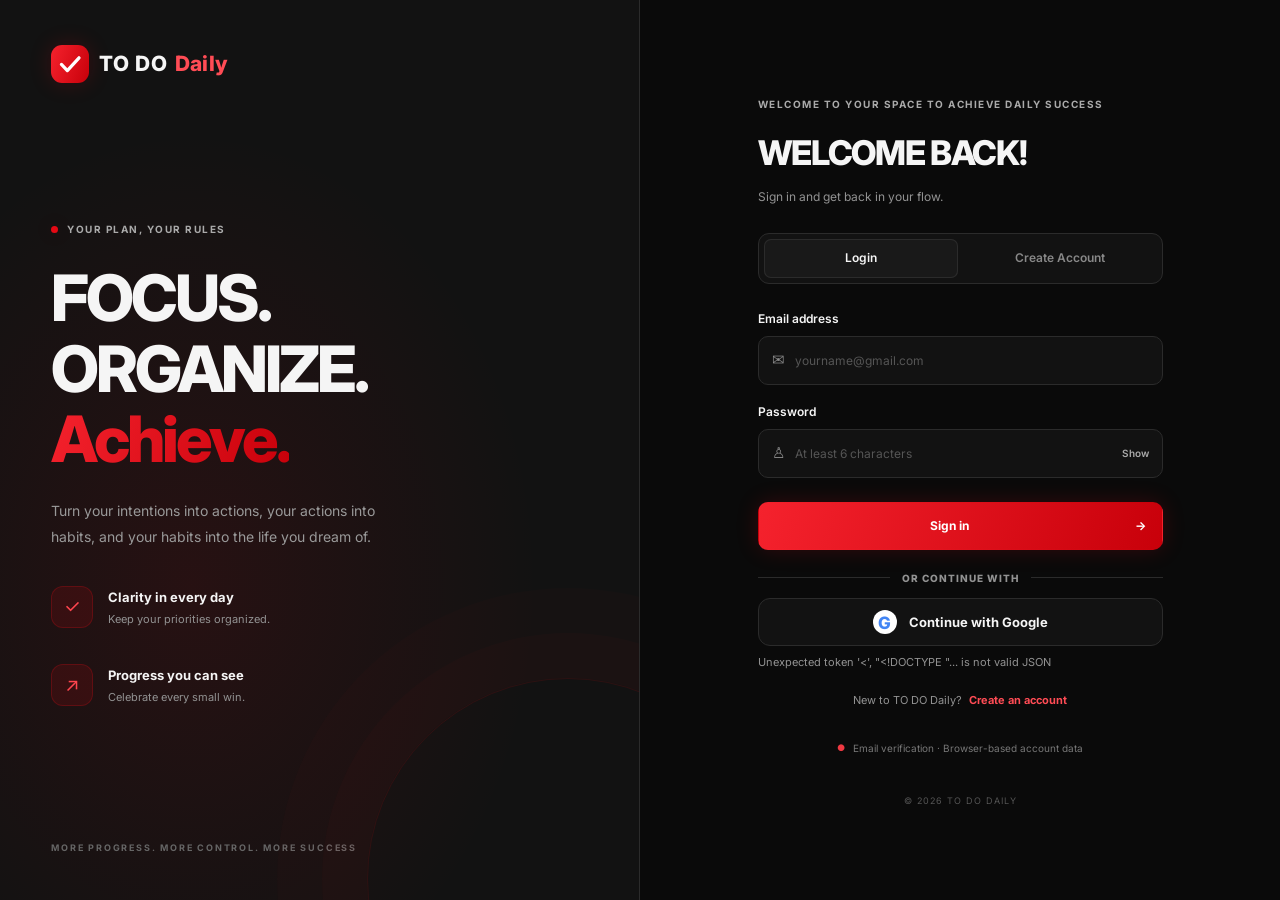
==== commit e298540b: "Keep users signed in on the same device until they log out Session is always stored persistently, th" ====
--- a/index.html
+++ b/index.html
@@ -5,6 +5,16 @@
     <meta charset="UTF-8">
     <meta name="viewport" content="width=device-width, initial-scale=1, viewport-fit=cover">
     <meta name="theme-color" content="#0a0a0a">
+    <script>
+        // Already signed in on this device: go straight in, before the login page is drawn.
+        try {
+            const sessionEmail = localStorage.getItem("todoDaily_session") || sessionStorage.getItem("todoDaily_session");
+            const savedAccount = JSON.parse(localStorage.getItem("todoDaily_accounts") || "{}")[sessionEmail];
+            if (sessionEmail && savedAccount) {
+                window.location.replace(!savedAccount.verified ? "verify.html" : !savedAccount.profileComplete ? "profile.html" : "todo.html");
+            }
+        } catch {}
+    </script>
     <script>
         try {
             const savedTheme = localStorage.getItem("todoDaily_lastTheme");
@@ -109,11 +119,6 @@
                         <p class="field-error" id="confirmError" aria-live="polite"></p>
                     </div>
 
-                    <label class="remember-row" id="rememberRow">
-                        <input id="rememberMe" type="checkbox" checked>
-                        <span>Remember me on this device</span>
-                    </label>
-
                     <p class="form-error" id="formError" role="alert"></p>
 
                     <button class="btn btn-primary auth-submit" id="submitBtn" type="submit">
